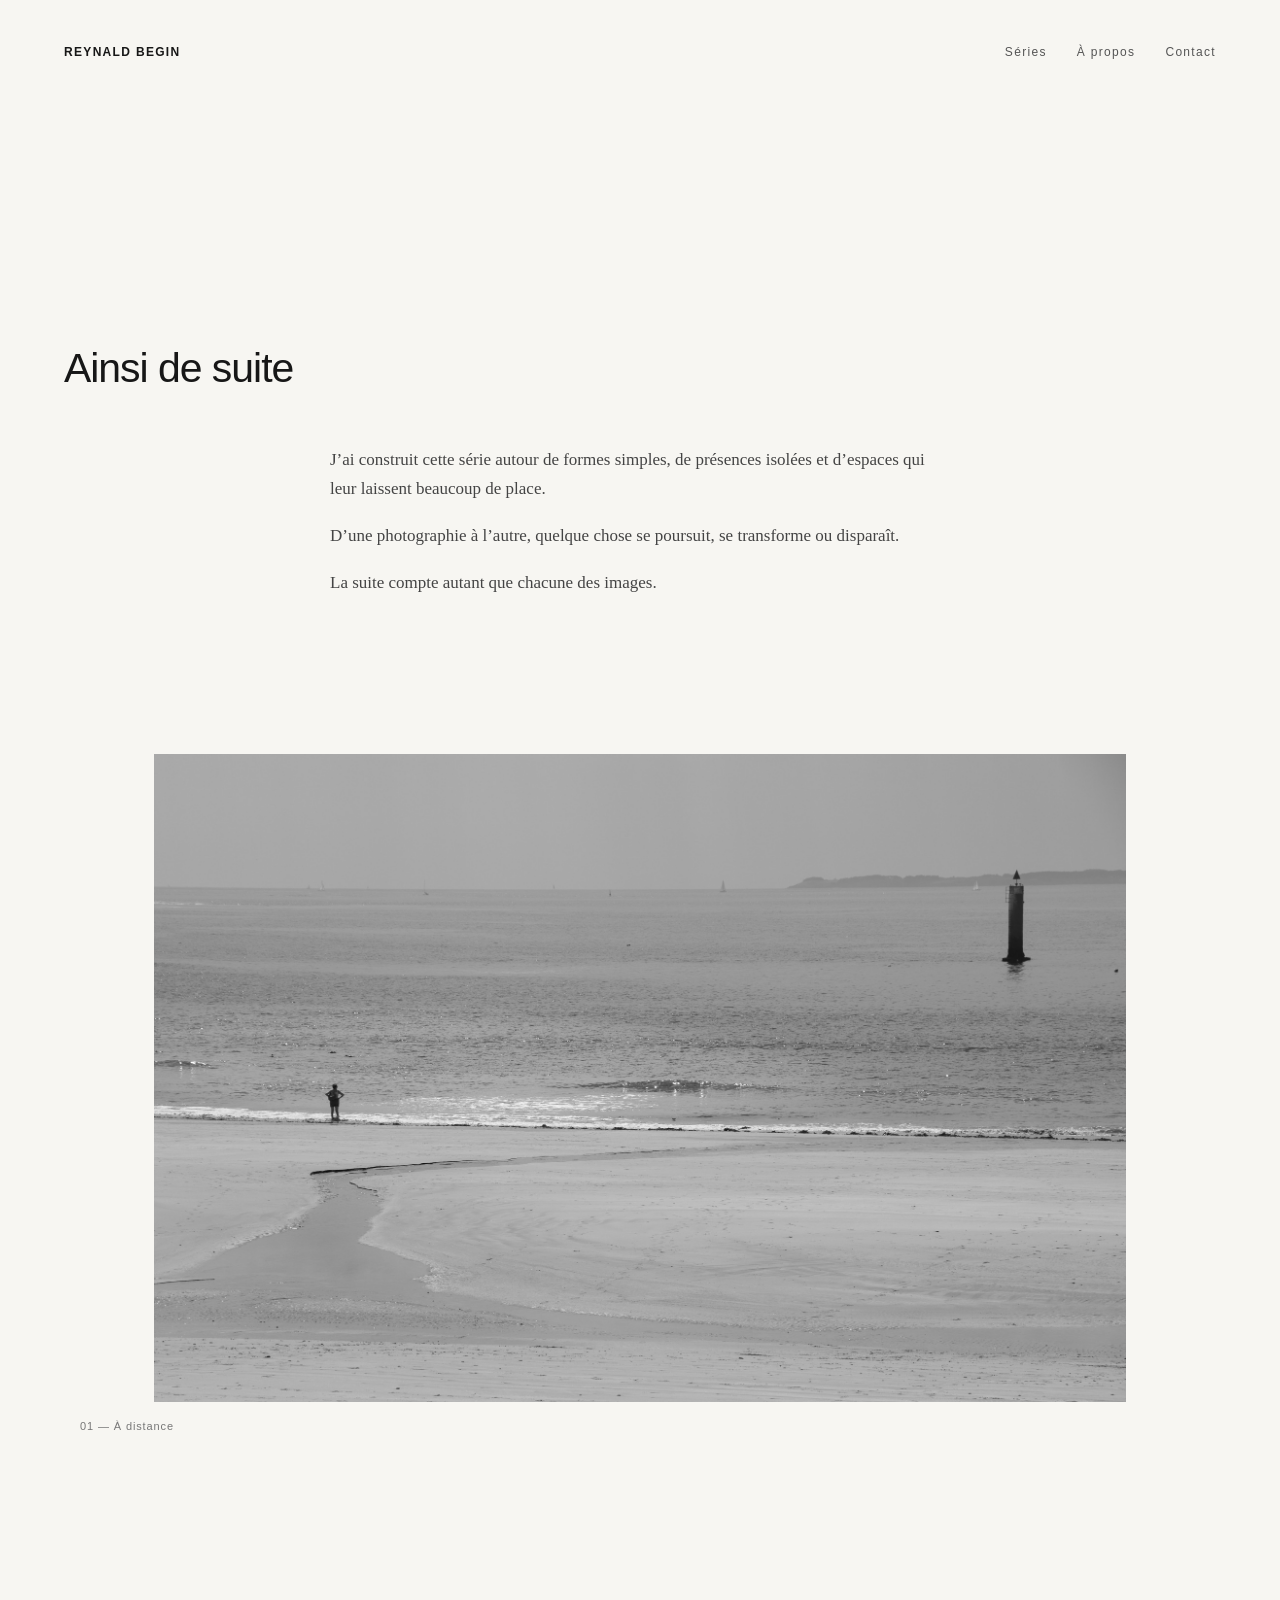
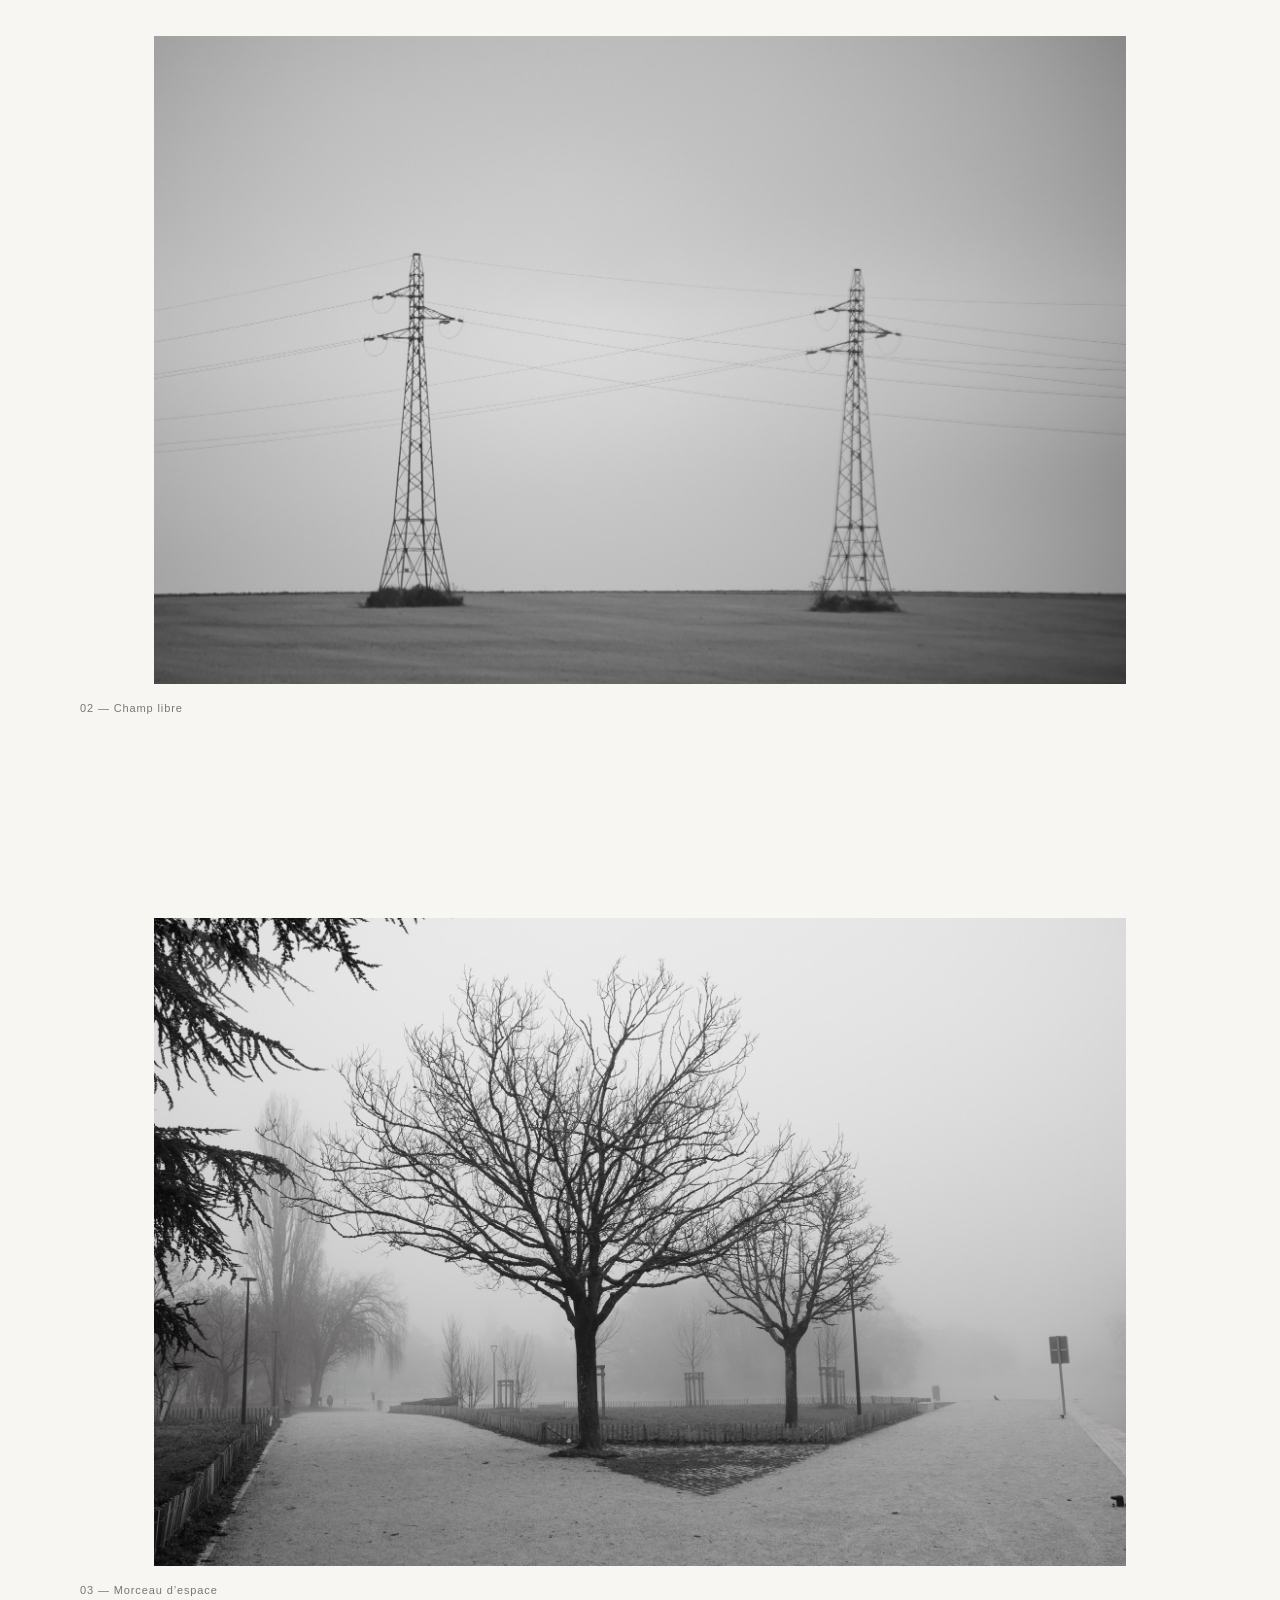
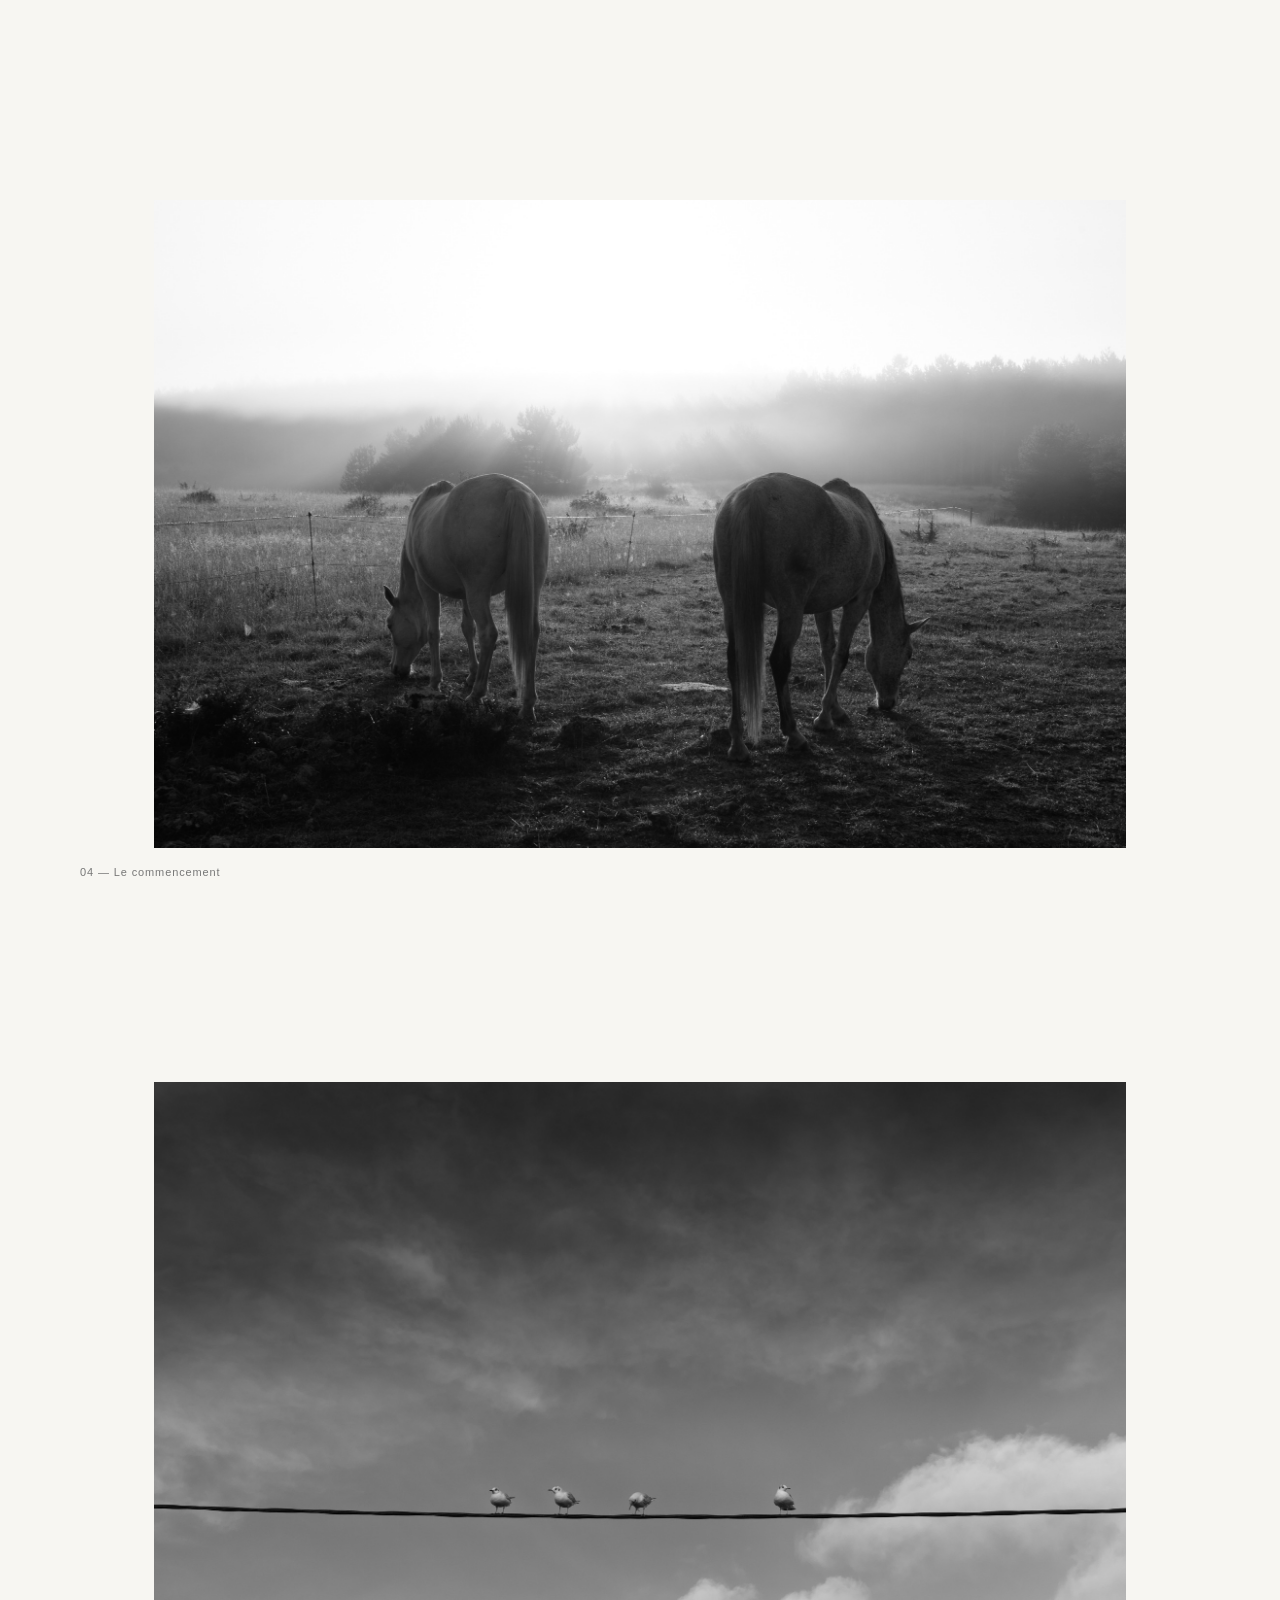
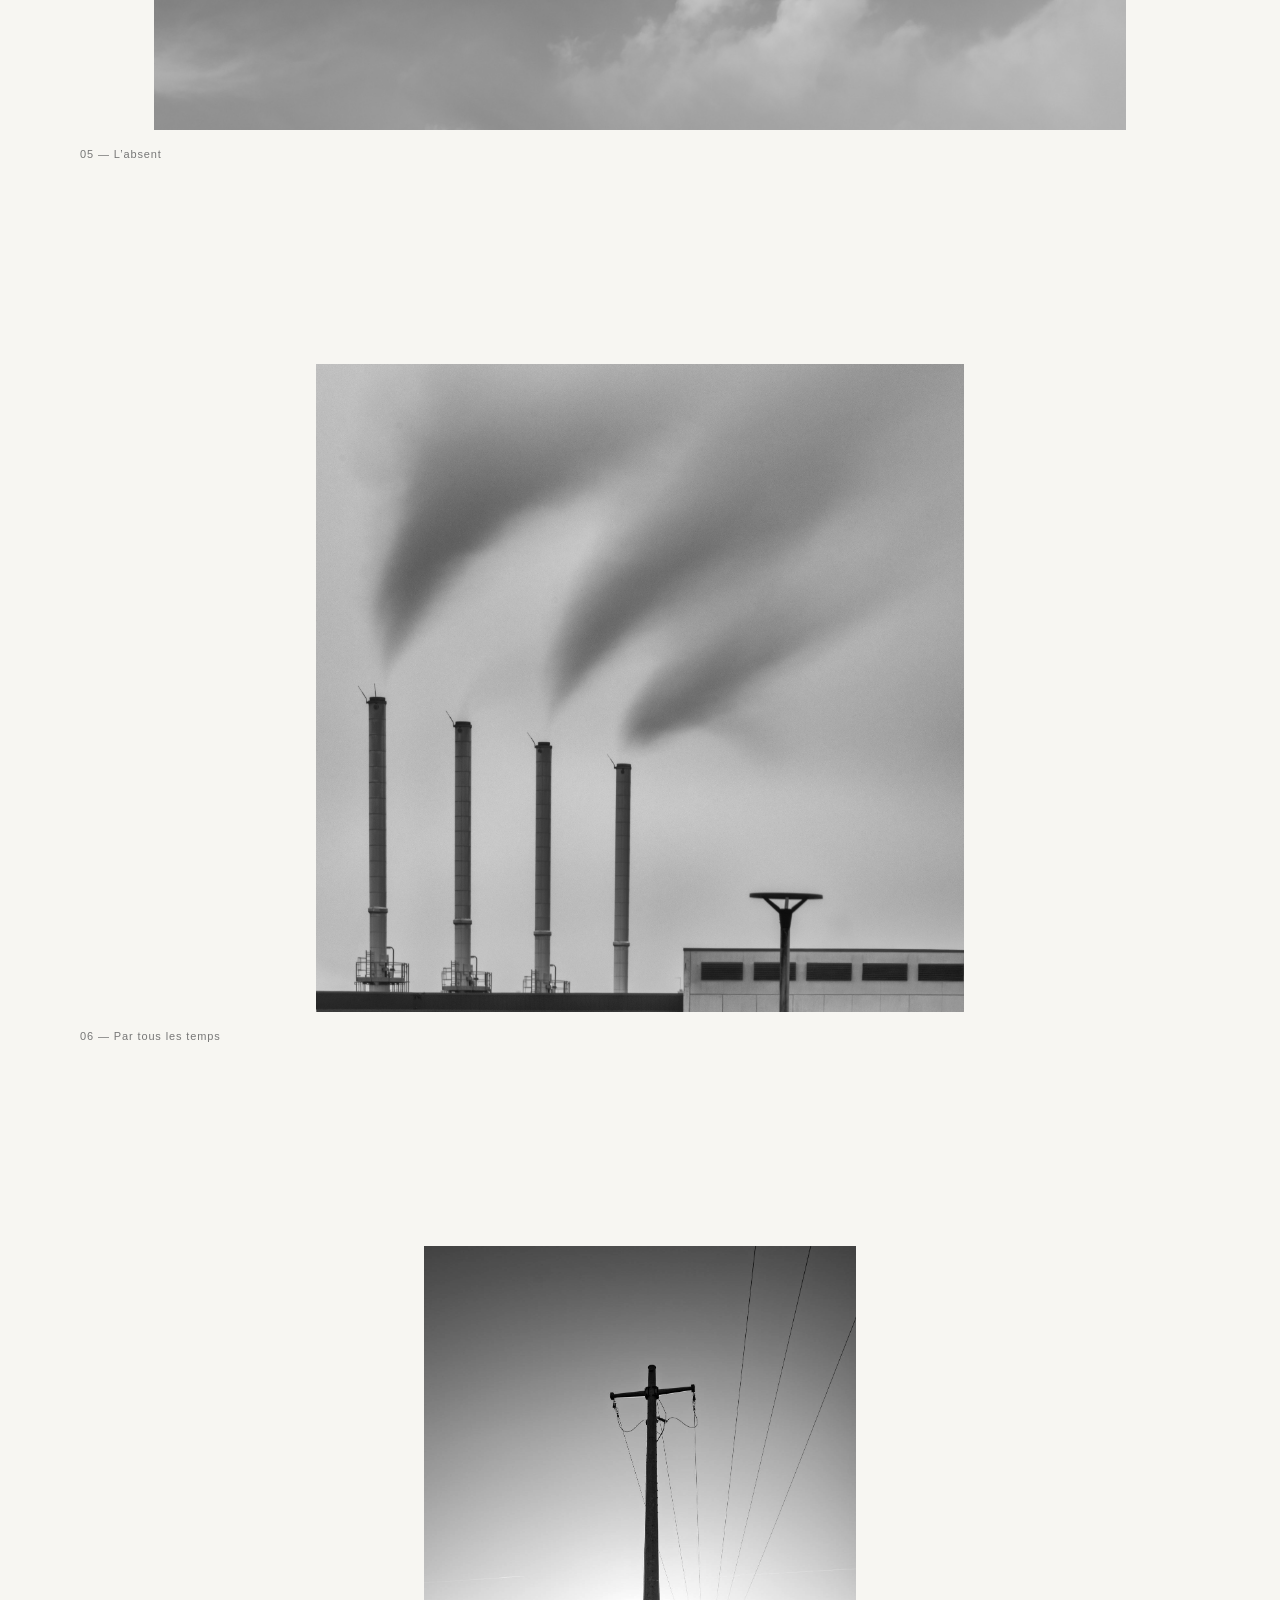
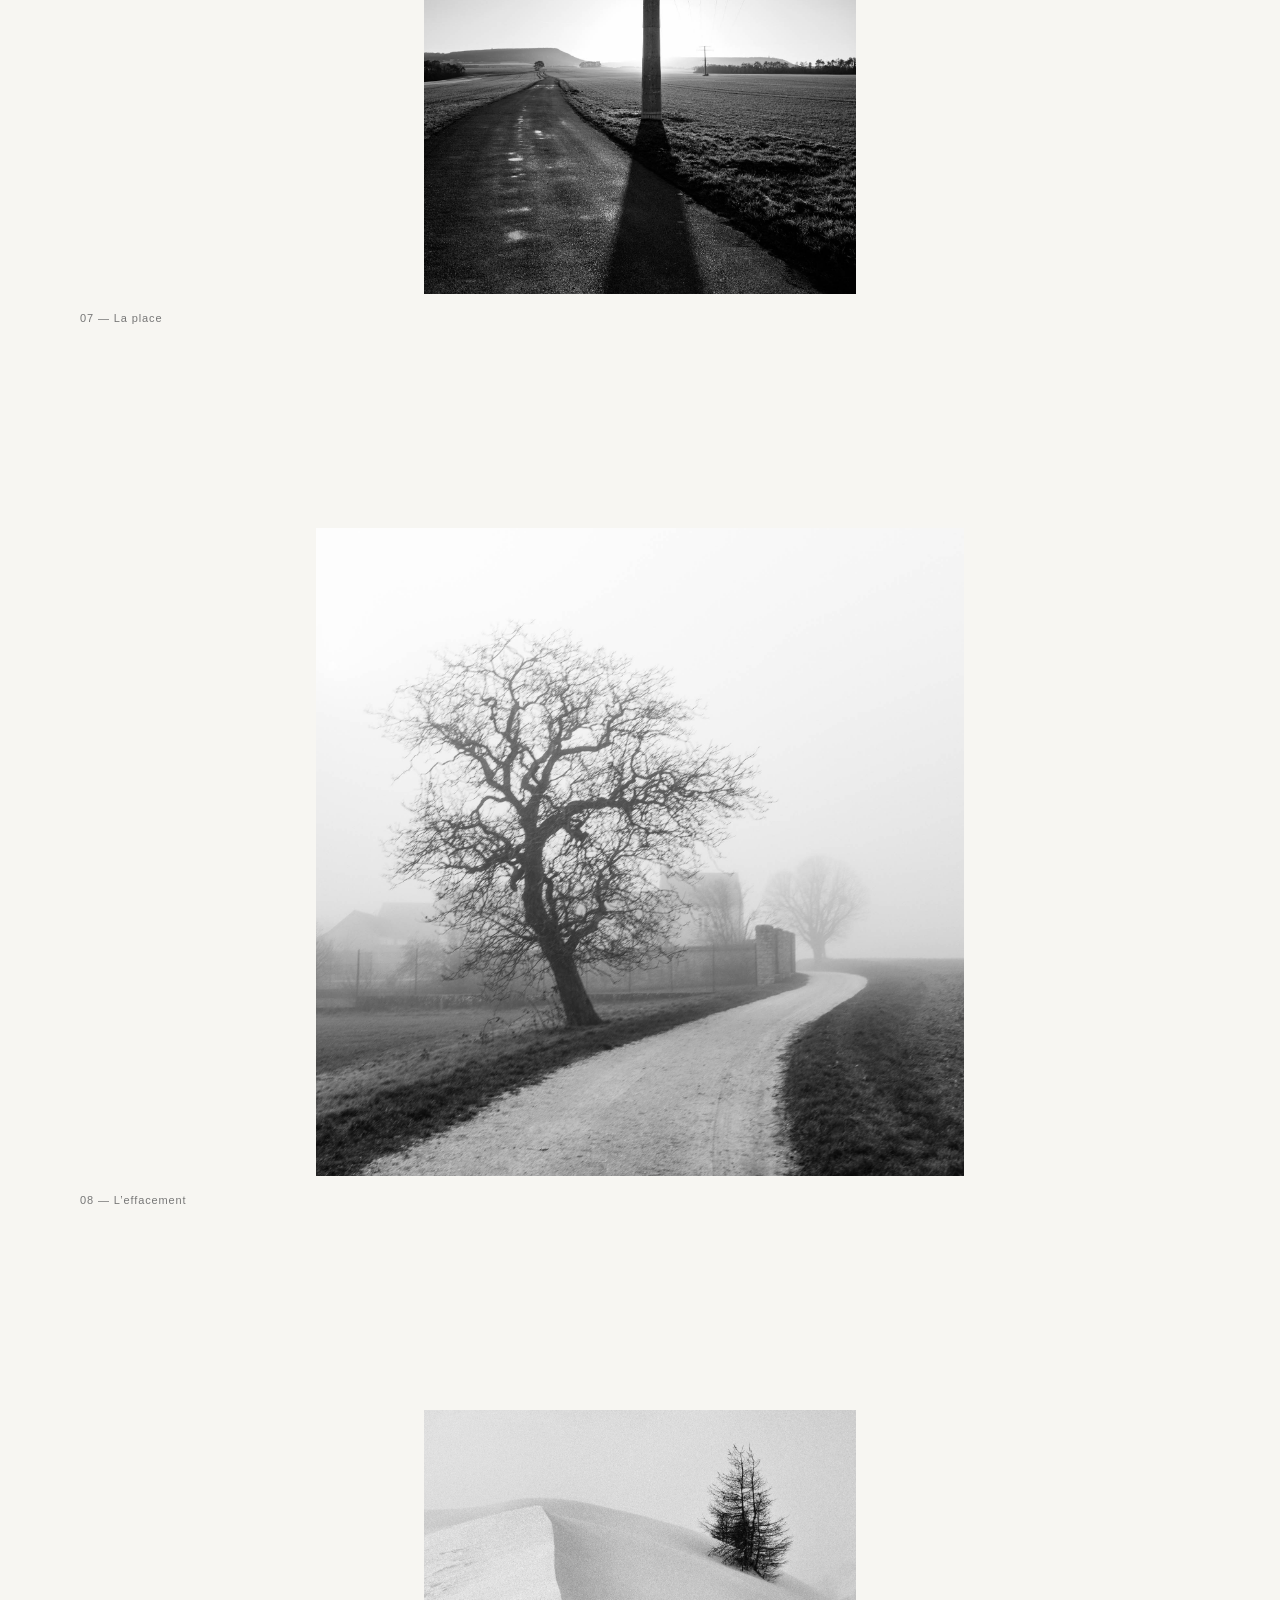
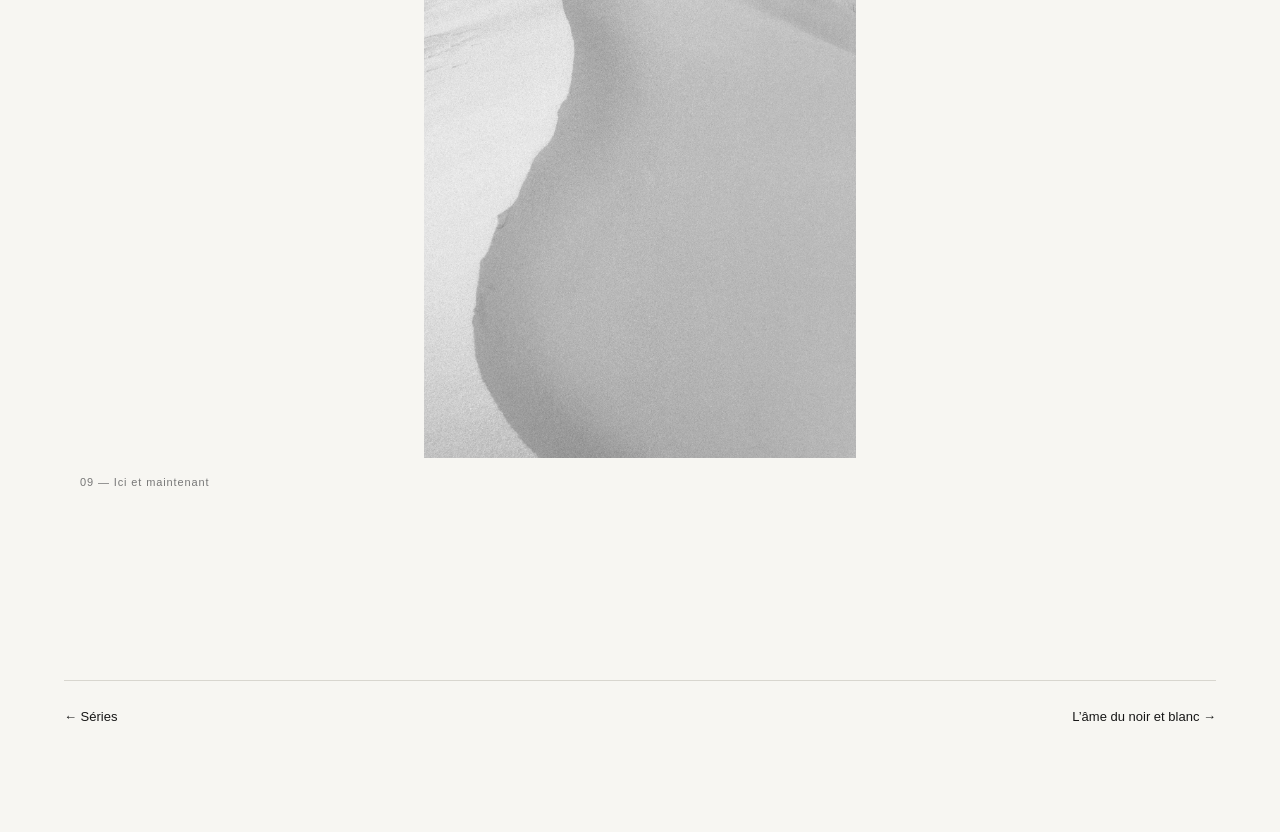
==== ainsi-de-suite.html @ 7e98995c "Mise en ligne initiale du site V11.10" ====
<!doctype html>
<html lang="fr">
<head>
<meta charset="utf-8">
<meta name="viewport" content="width=device-width,initial-scale=1">
<title>Ainsi de suite — Reynald Begin</title>
<link rel="stylesheet" href="assets/css/style.css">
</head>
<body class="serie-page">
<header class="site-header">
  <a class="name" href="index.html">REYNALD BEGIN</a>
  <nav><a href="index.html#intro">Séries</a><a href="index.html#apropos">À propos</a><a href="mailto:contact@reynald-begin.fr" data-contact-mail target="_blank" rel="noopener noreferrer">Contact</a></nav>
</header>
<main class="serie-main">
  <header class="serie-title"><h1>Ainsi de suite</h1></header>
  <section class="serie-intro">
    <p>J’ai construit cette série autour de formes simples, de présences isolées et d’espaces qui leur laissent beaucoup de place.</p>
    <p>D’une photographie à l’autre, quelque chose se poursuit, se transforme ou disparaît.</p>
    <p>La suite compte autant que chacune des images.</p>
  </section>
  <section class="serie-sequence" aria-label="Ainsi de suite, neuf photographies">
    <figure class="serie-photo">
      <img src="assets/series/ainsi/01.jpg" alt="À distance">
      <figcaption>01 — À distance</figcaption>
    </figure>
    <figure class="serie-photo">
      <img src="assets/series/ainsi/02.jpg" alt="Champ libre">
      <figcaption>02 — Champ libre</figcaption>
    </figure>
    <figure class="serie-photo">
      <img src="assets/series/ainsi/03.jpg" alt="Morceau d’espace">
      <figcaption>03 — Morceau d’espace</figcaption>
    </figure>
    <figure class="serie-photo">
      <img src="assets/series/ainsi/04.jpg" alt="Le commencement">
      <figcaption>04 — Le commencement</figcaption>
    </figure>
    <figure class="serie-photo">
      <img src="assets/series/ainsi/05.jpg" alt="L’absent">
      <figcaption>05 — L’absent</figcaption>
    </figure>
    <figure class="serie-photo">
      <img src="assets/series/ainsi/06.jpg" alt="Par tous les temps">
      <figcaption>06 — Par tous les temps</figcaption>
    </figure>
    <figure class="serie-photo">
      <img src="assets/series/ainsi/07.jpg" alt="La place">
      <figcaption>07 — La place</figcaption>
    </figure>
    <figure class="serie-photo">
      <img src="assets/series/ainsi/08.jpg" alt="L’effacement">
      <figcaption>08 — L’effacement</figcaption>
    </figure>
    <figure class="serie-photo">
      <img src="assets/series/ainsi/09.jpg" alt="Ici et maintenant">
      <figcaption>09 — Ici et maintenant</figcaption>
    </figure>
  </section>
  <nav class="serie-end" aria-label="Navigation entre les séries">
    <a href="index.html#series">← Séries</a>
    <a href="ame-du-noir-et-blanc.html">L’âme du noir et blanc →</a>
  </nav>
</main>
  <script src="assets/js/site.js" defer></script>
</body>
</html>
---- assets/css/style.css ----
:root{--ink:#171717;--muted:#777;--paper:#f7f6f2;--line:#d8d6cf;--placeholder:#e9e7e1}
*{box-sizing:border-box}html{scroll-behavior:smooth;overflow-x:hidden}body{margin:0;max-width:100%;overflow-x:hidden;background:var(--paper);color:var(--ink);font-family:Arial,Helvetica,sans-serif;font-weight:300}a{color:inherit;text-decoration:none}img{max-width:100%;height:auto}
.site-header{height:104px;display:flex;align-items:center;justify-content:space-between;padding:0 5vw;letter-spacing:.11em;font-size:12px}.name{font-weight:600}.site-header nav{display:flex;gap:30px}.site-header nav a{color:#555}.site-header nav a:hover{color:#000}
main{width:min(1240px,90vw);max-width:100%;margin:auto}.hero{min-height:calc(100svh - 104px);padding:3vh 0 2vh;display:grid;grid-template-rows:minmax(0,1fr) auto auto;align-items:center}.hero-photo{display:block;width:auto;max-width:100%;height:auto;max-height:calc(100svh - 245px);object-fit:contain;margin:0 auto}.signature{width:100%;text-align:right;margin:14px 0 0;font-family:Georgia,serif;font-style:italic;font-size:15px;color:#555}.scroll-cue{justify-self:center;align-self:end;margin-top:12px;font-family:Arial,Helvetica,sans-serif;font-size:19px;font-weight:300;line-height:1;color:#777;opacity:.72;transition:opacity .2s ease,transform .2s ease}.scroll-cue:hover{opacity:1;transform:translateY(2px)}
.photo-placeholder{background:var(--placeholder);border:1px solid var(--line);display:flex;flex-direction:column;align-items:center;justify-content:center;color:#8c8a84;letter-spacing:.12em;font-size:11px}.photo-placeholder small{margin-top:8px;letter-spacing:.04em;text-transform:none}
.intro{min-height:42vh;display:flex;align-items:center;justify-content:center;padding-top:2vh}.intro p{font-family:Georgia,serif;font-size:clamp(22px,2.3vw,34px);line-height:1.5;max-width:720px;text-align:center;font-weight:normal}
.series{padding:12vh 0}.series>h1{font-size:12px;text-transform:uppercase;letter-spacing:.18em;font-weight:500;margin:0 0 12vh}.series-card{display:grid;grid-template-columns:minmax(0,1.7fr) minmax(220px,.7fr);gap:7vw;align-items:center;margin-bottom:20vh;min-width:0}.series-card>*{min-width:0}.series-card.reverse{grid-template-columns:minmax(220px,.7fr) minmax(0,1.7fr)}.series-card.reverse .photo-placeholder{order:2}.landscape{aspect-ratio:3/2}.portrait{aspect-ratio:4/5;max-height:650px}.square{aspect-ratio:1/1;max-height:650px}.series-copy h2{font-family:Georgia,serif;font-size:clamp(25px,3vw,42px);font-weight:normal;margin:0 0 13px}.series-copy p{font-size:11px;letter-spacing:.1em;text-transform:uppercase;color:var(--muted)}
.about{min-height:65vh;display:flex;align-items:center}.about p{font-family:Georgia,serif;font-size:20px;line-height:1.8;max-width:580px}
footer{border-top:1px solid var(--line);margin:0 5vw;padding:32px 0 45px;display:flex;justify-content:space-between;font-size:11px;letter-spacing:.08em;color:#666}
@media(max-height:760px) and (min-width:701px){.hero{min-height:calc(100svh - 104px);padding-top:2vh;padding-bottom:1.5vh}.hero-photo{max-height:calc(100svh - 220px)}.signature{margin-top:10px}.scroll-cue{margin-top:8px}.intro{min-height:36vh}}
@media(max-width:700px){.site-header{height:auto;min-height:80px;padding:18px 6vw;gap:14px;align-items:flex-start}.site-header nav{gap:15px;flex-wrap:wrap;justify-content:flex-end}.site-header nav a:nth-child(2){display:none}main{width:88vw}.hero{min-height:calc(100svh - 80px);padding-top:2vh;padding-bottom:2vh;grid-template-rows:auto auto 1fr}.hero-photo{width:100%;height:auto;max-height:none}.signature{margin-top:12px}.scroll-cue{align-self:end;margin-top:18px}.intro{min-height:35vh}.series-card,.series-card.reverse{grid-template-columns:1fr;gap:26px;margin-bottom:14vh}.series-card.reverse .photo-placeholder{order:0}.portrait,.square{width:80%;margin:auto}.about{min-height:50vh}.about p{font-size:18px}}

.series-image{display:block;min-width:0;line-height:0;transition:opacity .2s ease}
.series-image:hover{opacity:.88}
.series-image img{display:block;width:100%;height:auto;max-height:680px;object-fit:contain}
.series-card.reverse .series-image{order:2}
.series-image.pending{position:relative;background:var(--placeholder);min-height:300px;display:flex;align-items:center;justify-content:center;border:1px solid var(--line)}
.series-image.pending img{position:absolute;inset:0;width:100%;height:100%;object-fit:cover}
.series-image.pending span{position:relative;z-index:1;line-height:1.6;text-align:center;color:#8c8a84;font-size:11px;letter-spacing:.12em;text-transform:uppercase}
.series-image.pending small{font-size:9px;letter-spacing:.08em;text-transform:none}
@media(max-width:700px){.series-card.reverse .series-image{order:0}.series-image img{max-height:none}.series-image.pending{min-height:220px}}

/* Page série : Ainsi de suite */
.serie-main{width:min(1240px,90vw);margin:0 auto}
.serie-title{min-height:38vh;display:flex;align-items:flex-end;padding:70px 0 54px}
.serie-title h1{margin:0;font-size:clamp(28px,3.2vw,46px);font-weight:400;letter-spacing:-.025em}
.serie-sequence{display:flex;flex-direction:column;gap:20vh}
.serie-photo{margin:0;min-height:78vh;display:flex;flex-direction:column;justify-content:center;align-items:center}
.serie-photo img{display:block;max-width:min(1120px,100%);max-height:72vh;width:auto;height:auto;object-fit:contain}
.serie-photo figcaption{width:min(1120px,100%);margin-top:18px;font-size:11px;letter-spacing:.08em;color:var(--muted)}
.serie-end{margin:20vh 0 12vh;padding-top:28px;border-top:1px solid var(--line);display:flex;justify-content:space-between;gap:32px}
.serie-end a{text-decoration:none;color:var(--ink);font-size:13px}
.serie-end a:hover{opacity:.6}
@media(max-width:700px){
 .serie-title{min-height:28vh;padding:50px 0 36px}
 .serie-sequence{gap:14vh}
 .serie-photo{min-height:68vh}
 .serie-photo img{max-height:62vh}
 .serie-photo figcaption{margin-top:12px;font-size:10px}
 .serie-end{margin-top:14vh;flex-direction:column;align-items:flex-start;gap:18px}
}

.sequence-title{
  margin:12vh 0 -8vh;
  font-size:12px;
  font-weight:400;
  letter-spacing:.13em;
  text-transform:uppercase;
  color:var(--muted);
}
@media(max-width:700px){
  .sequence-title{margin:8vh 0 -5vh;font-size:10px}
}


/* V9.1 — harmonisation des trois portes d'entrée des séries */
.series-card{
  grid-template-columns:minmax(0,1.55fr) minmax(220px,.72fr);
}
.series-card.reverse{
  grid-template-columns:minmax(220px,.72fr) minmax(0,1.55fr);
}
.series-image{
  width:100%;
  height:clamp(330px,42vw,540px);
  display:flex;
  align-items:center;
  justify-content:center;
}
.series-image img{
  width:100%;
  height:100%;
  max-height:none;
  object-fit:contain;
}
@media(max-width:700px){
  .series-image{height:auto;min-height:0}
  .series-image img{width:100%;height:auto;max-height:68vh}
}

/* V9.2 — images d'entrée des séries : proportions naturelles, aucun recadrage */
.series-card{grid-template-columns:minmax(0,1.45fr) minmax(250px,.75fr);align-items:center}
.series-card.reverse{grid-template-columns:minmax(250px,.75fr) minmax(0,1.45fr)}
.series-image{width:100%;height:auto;display:block}
.series-image img{display:block;width:100%;height:auto;max-height:none;object-fit:contain}
.hero-scroll{font-size:25px!important;opacity:.72!important;line-height:1}
.hero-scroll:hover{opacity:1!important}
@media(max-width:700px){
 .series-card,.series-card.reverse{grid-template-columns:1fr}
 .series-card.reverse .series-image{order:0}
 .series-image{height:auto}
 .series-image img{width:100%;height:auto;max-height:none}
}

/* V10 — pages éditoriales de L'âme du noir et blanc */
.book-pages{display:flex;flex-direction:column;align-items:center;gap:16vh;margin:4vh 0 18vh}
.book-pages figure{margin:0;width:min(680px,78vw);display:flex;justify-content:center}
.book-pages img{display:block;max-width:100%;max-height:82vh;width:auto;height:auto;object-fit:contain}
.opening-pages{margin-top:0}
.closing-pages{margin-top:20vh;margin-bottom:12vh}
.book-text{
  width:min(560px,86vw)!important;
  margin-top:24px!important;
  font-family:Georgia,"Times New Roman",serif;
  font-size:15px!important;
  line-height:1.62;
  letter-spacing:0!important;
  color:#444!important;
  text-align:left;
  align-self:center;
}
.pdf-scroll{width:min(980px,92vw);margin:0 auto;padding:11vh 0 8vh}
.pdf-page{margin:0 0 11vh;display:flex;justify-content:center}
.pdf-page img{display:block;max-width:100%;max-height:88vh;width:auto;height:auto;object-fit:contain}
.hidden-work-end{margin-top:8vh}
@media(max-width:700px){
 .book-pages{gap:10vh}
 .book-pages figure{width:88vw}
 .book-text{font-size:14px!important;line-height:1.55}
 .pdf-page{margin-bottom:7vh}
}


/* V11 — repère de navigation persistant */
.site-header{
  position:sticky;
  top:0;
  z-index:50;
  background:rgba(247,246,242,.94);
  backdrop-filter:blur(5px);
  -webkit-backdrop-filter:blur(5px);
}
.site-header .name,.site-header .brand{white-space:nowrap}

/* À propos */
.about{min-height:78vh;padding:12vh 0;align-items:center}
.about-inner{width:min(680px,100%)}
.about h2{
  margin:0 0 42px;
  font-size:12px;
  text-transform:uppercase;
  letter-spacing:.18em;
  font-family:Arial,Helvetica,sans-serif;
  font-weight:500;
}
.about p{
  max-width:680px;
  margin:0 0 24px;
  font-family:Georgia,serif;
  font-size:19px;
  line-height:1.75;
}
.about .about-conclusion{margin-top:46px}

/* Entre — couverture seule puis livre en doubles pages */
.entre-main{width:min(1320px,94vw);margin:0 auto}
.entre-main .serie-title{width:min(1240px,90vw);margin:0 auto}
.entre-cover{margin:2vh auto 18vh;width:min(620px,72vw);display:flex;justify-content:center}
.entre-cover img{display:block;width:100%;height:auto}
.entre-spreads{display:flex;flex-direction:column;gap:14vh}
.entre-spread{margin:0 auto;width:min(1220px,94vw);display:flex;justify-content:center}
.entre-spread img{display:block;width:100%;height:auto;object-fit:contain}
.entre-main .serie-end{width:min(1240px,90vw);margin-left:auto;margin-right:auto}
@media(max-width:700px){
  .about{padding:8vh 0}
  .about h2{margin-bottom:30px}
  .about p{font-size:17px;line-height:1.65}
  .about .about-conclusion{margin-top:34px}
  .entre-cover{width:82vw;margin-bottom:12vh}
  .entre-spreads{gap:9vh}
  .entre-spread{width:94vw}
}


/* V11.1 — textes d’introduction validés */
.serie-intro{
  width:min(620px,86vw);
  margin:0 auto 16vh;
  font-family:Georgia,"Times New Roman",serif;
  font-size:17px;
  line-height:1.7;
  color:#444;
}
.serie-intro p{margin:0 0 18px}
.serie-intro p:last-child{margin-bottom:0}
.entre-main .serie-intro{width:min(620px,86vw)}
@media(max-width:700px){
  .serie-intro{
    margin-bottom:11vh;
    font-size:16px;
    line-height:1.65;
  }
}


/* V11.2 — navigation réellement flottante */
.site-header{
  position:fixed!important;
  top:0;
  left:0;
  right:0;
  width:100%;
  z-index:1000;
  background:rgba(247,246,242,.94);
  backdrop-filter:blur(5px);
  -webkit-backdrop-filter:blur(5px);
}
body{padding-top:104px}
.site-header .name{
  position:relative;
  z-index:1001;
}
@media(max-width:700px){
  body{padding-top:80px}
}


/* V11.5 — identité de navigation strictement identique sur toutes les pages */
.site-header .name{
  font-family:Arial,Helvetica,sans-serif!important;
  font-size:12px!important;
  line-height:1!important;
  font-weight:600!important;
  letter-spacing:.11em!important;
  text-transform:none!important;
  white-space:nowrap;
}


/* V11.6 — flèche d'accueil plus lisible */
.scroll-cue{
  color:#3f3f3f!important;
  opacity:.95!important;
  font-weight:400!important;
}
.scroll-cue:hover{
  opacity:1!important;
}
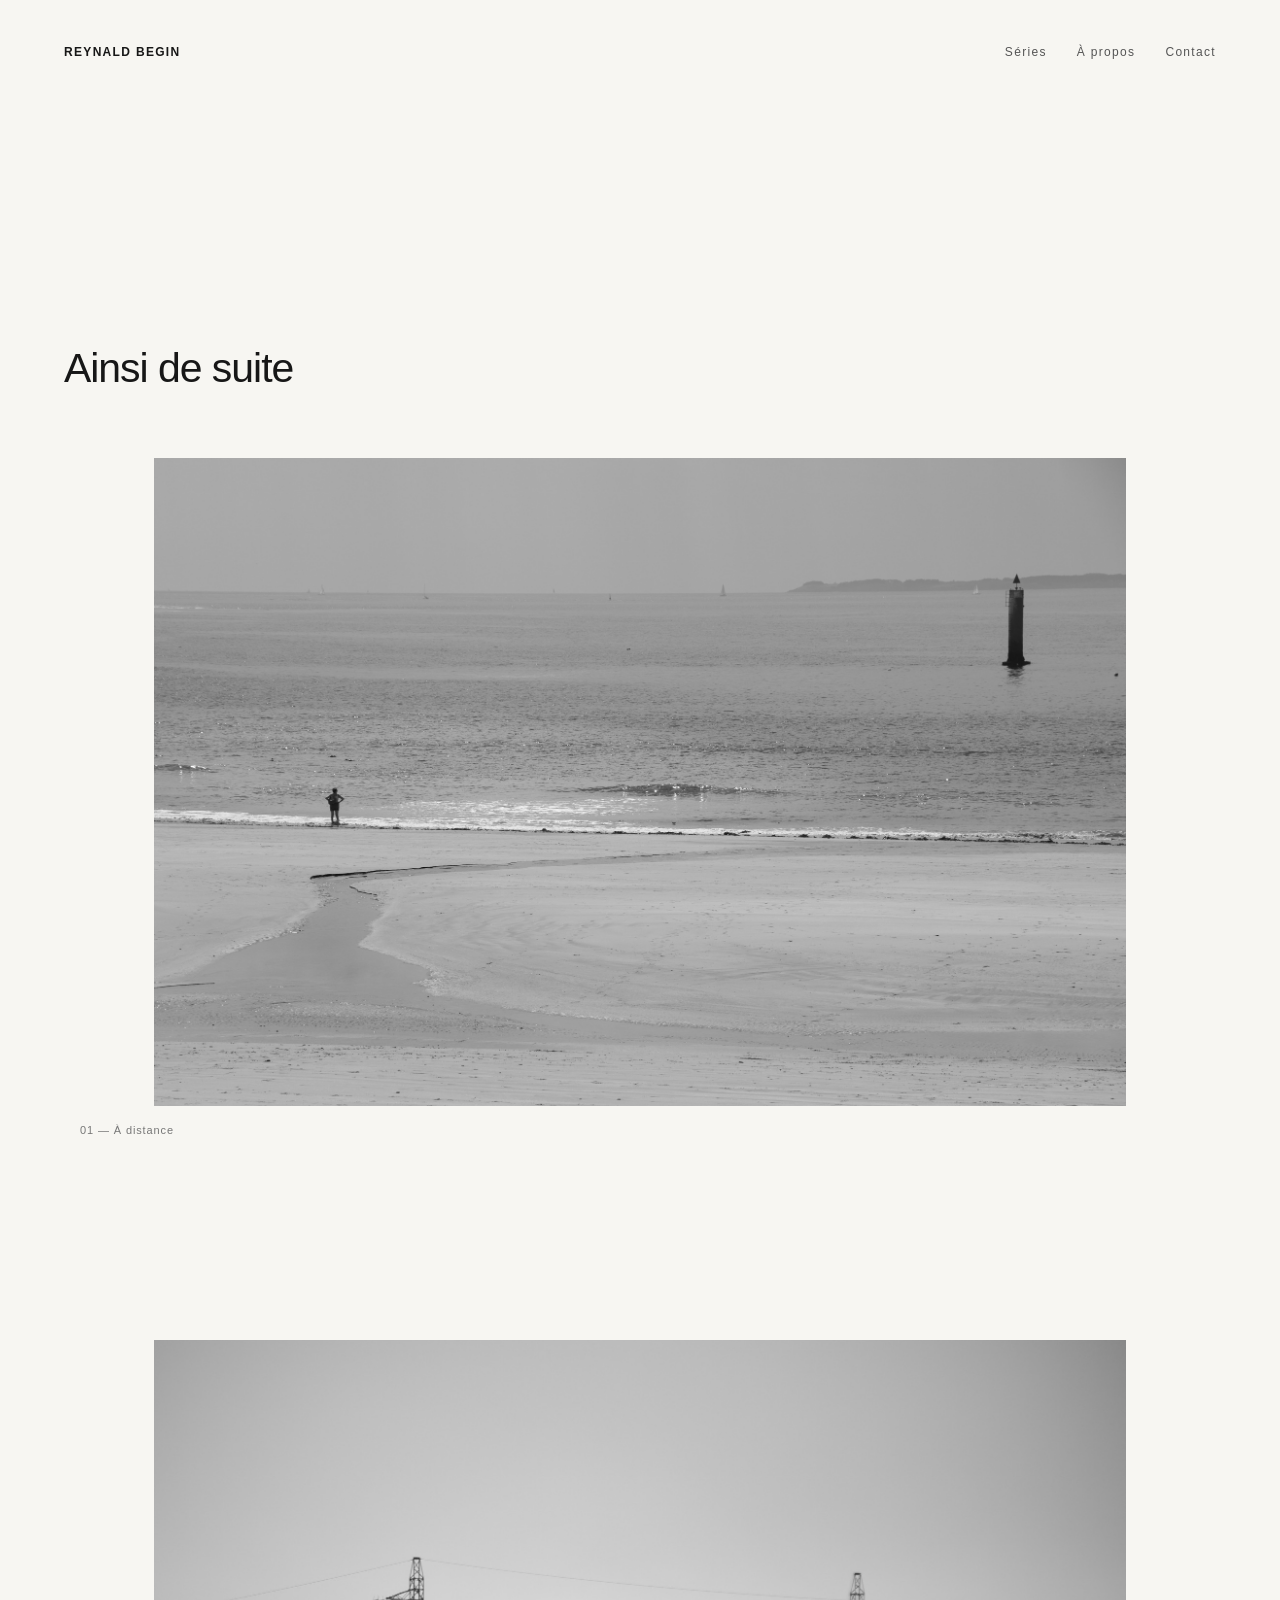
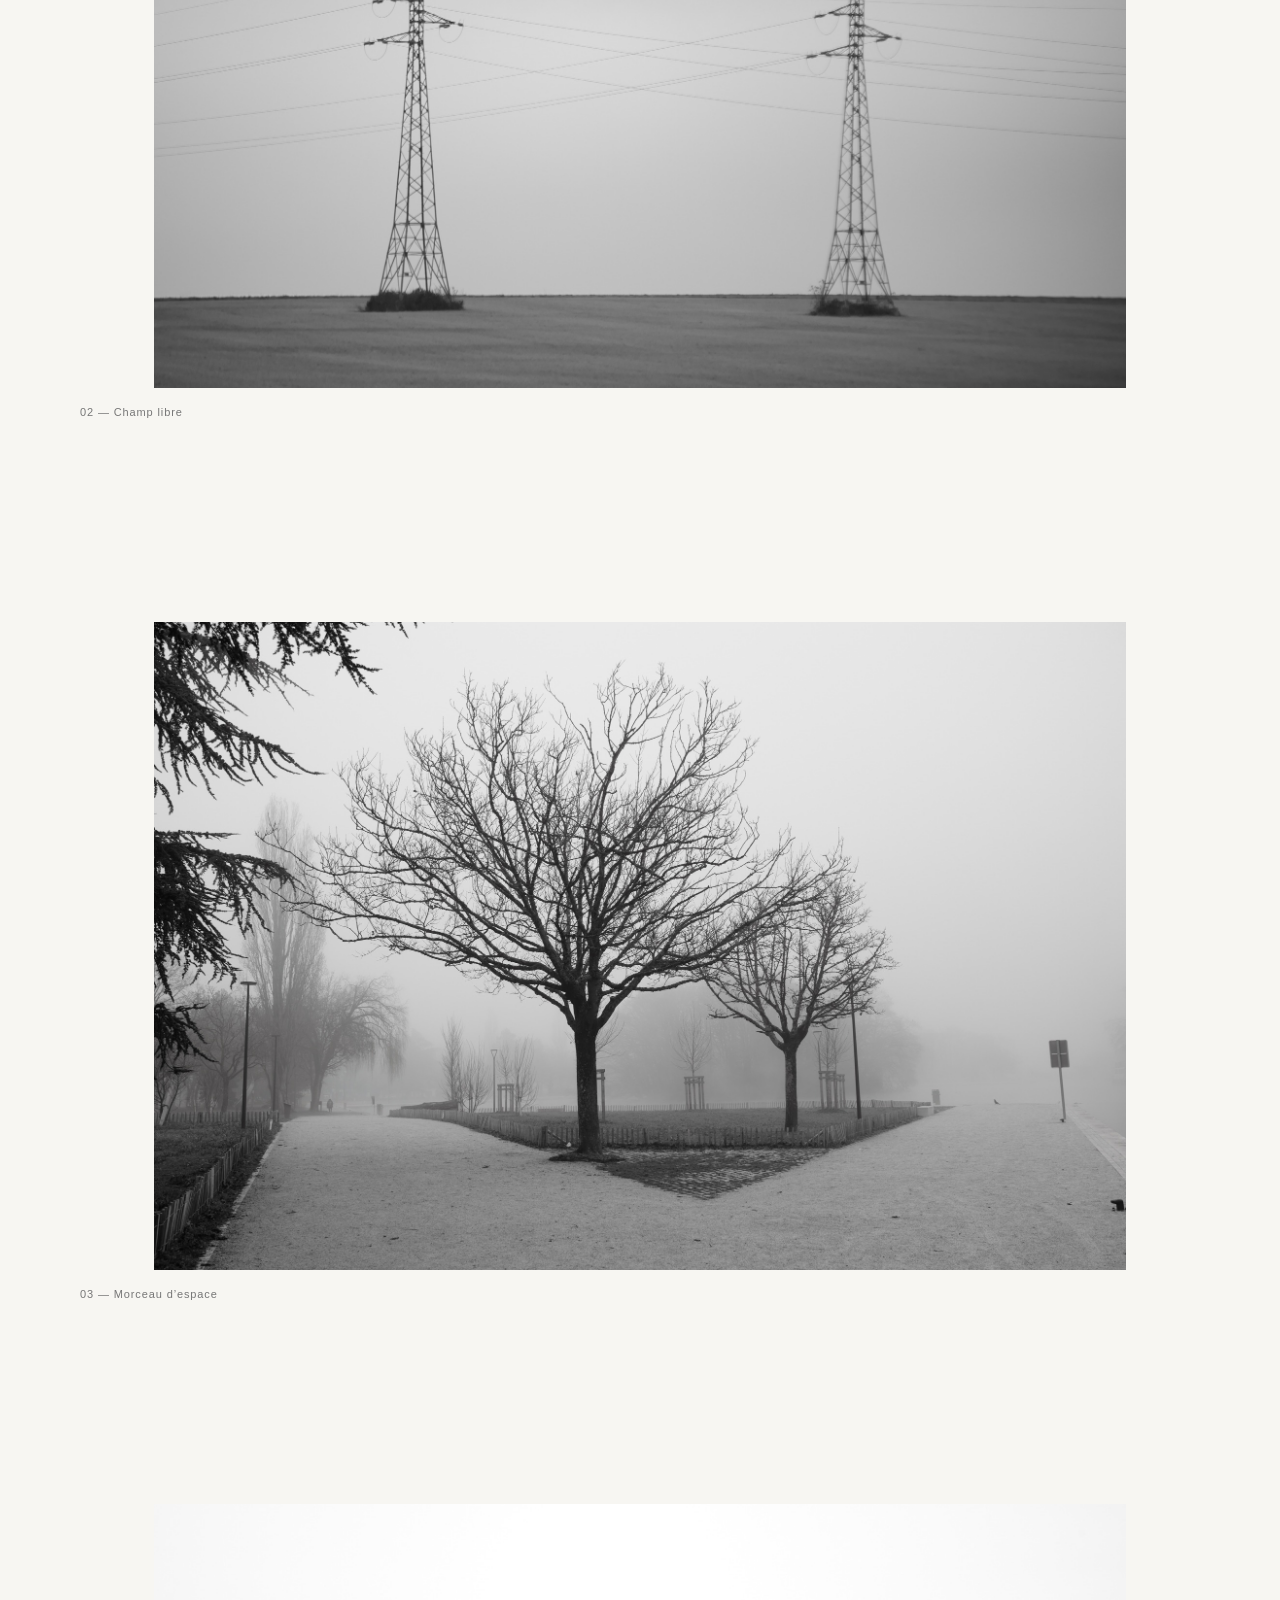
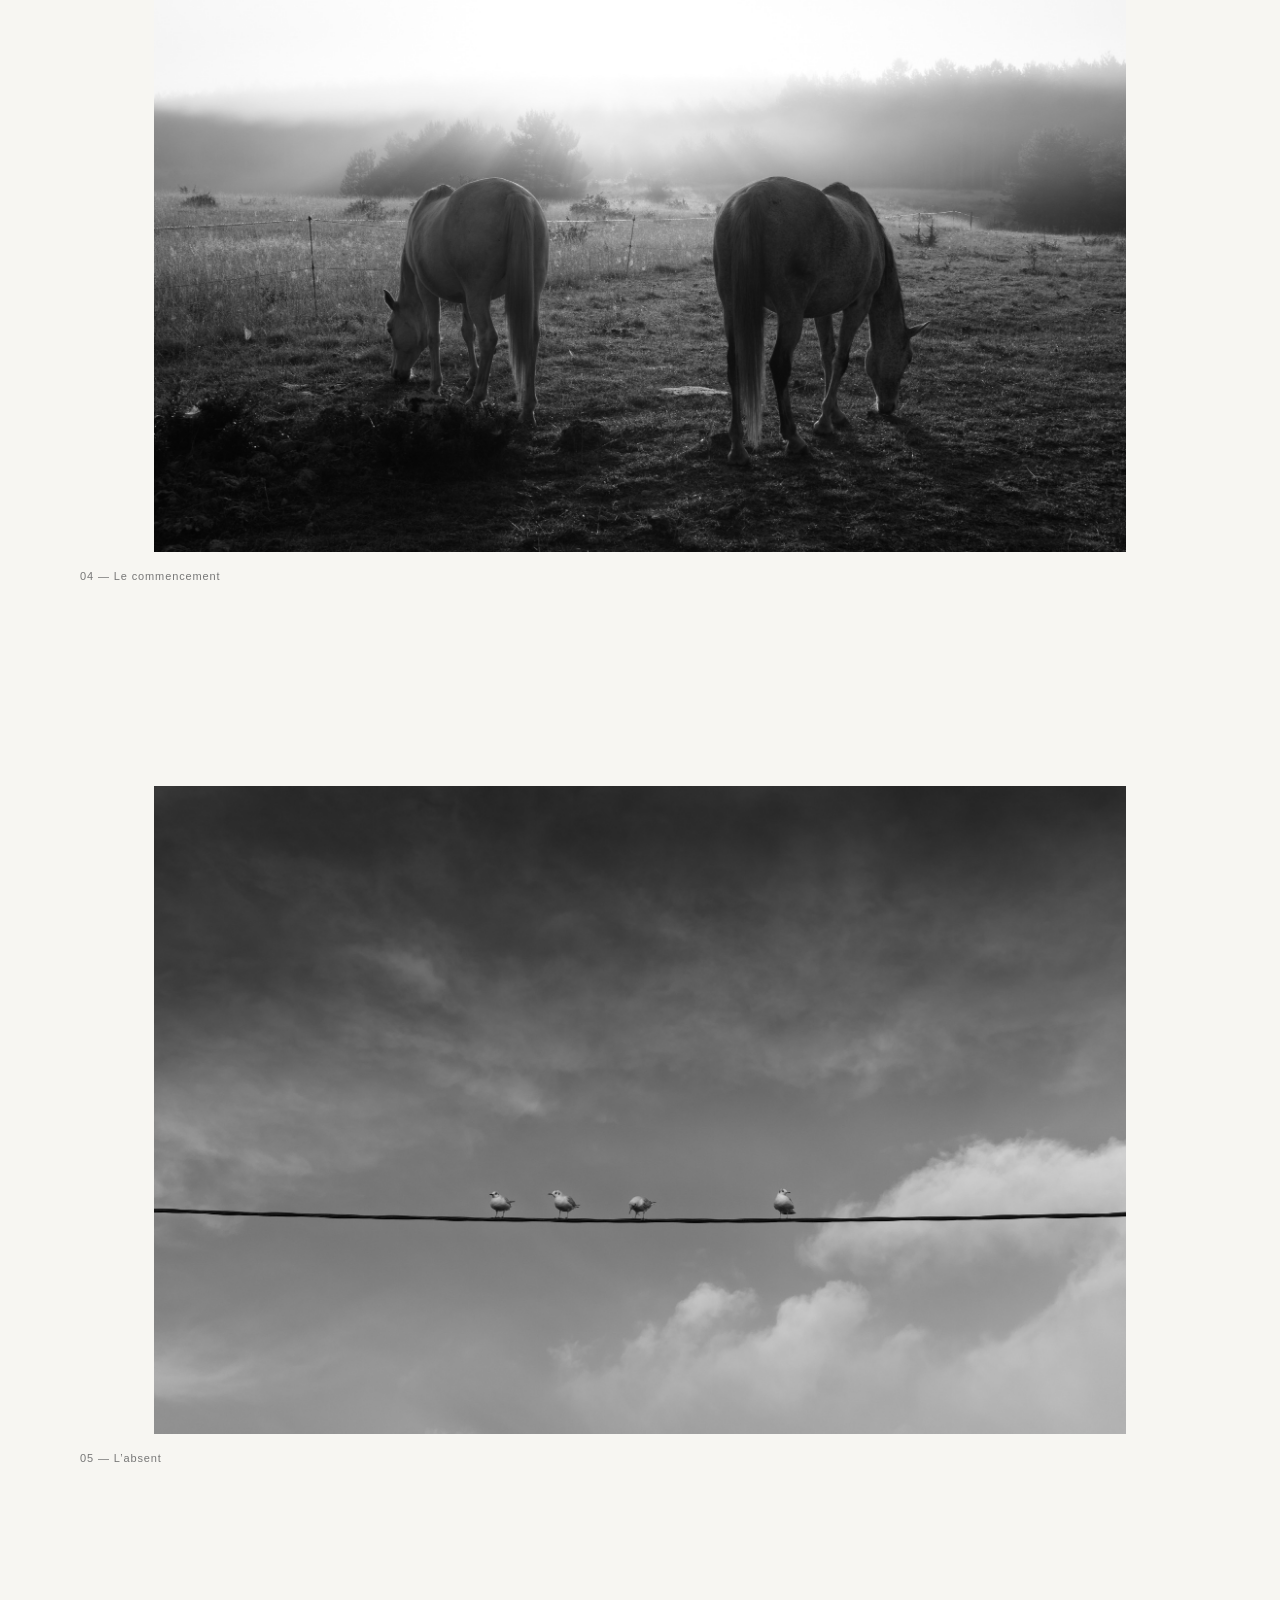
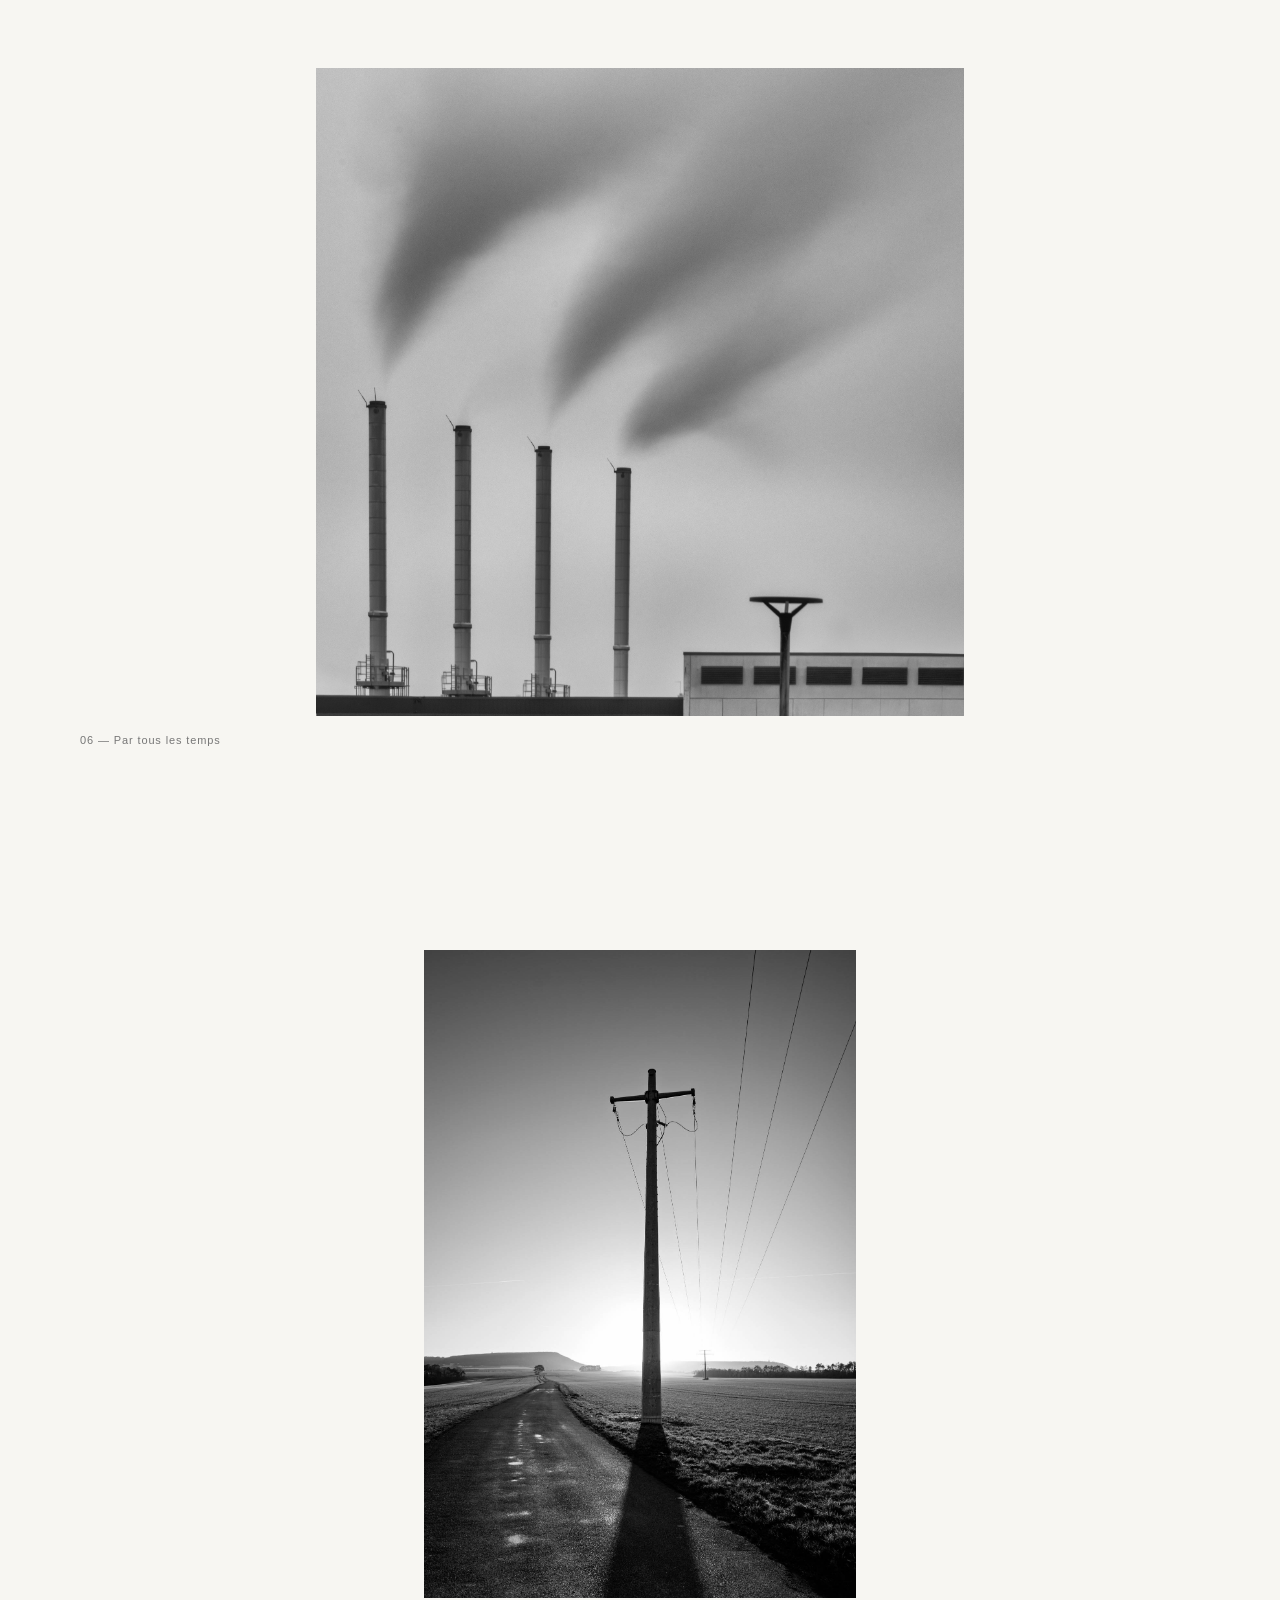
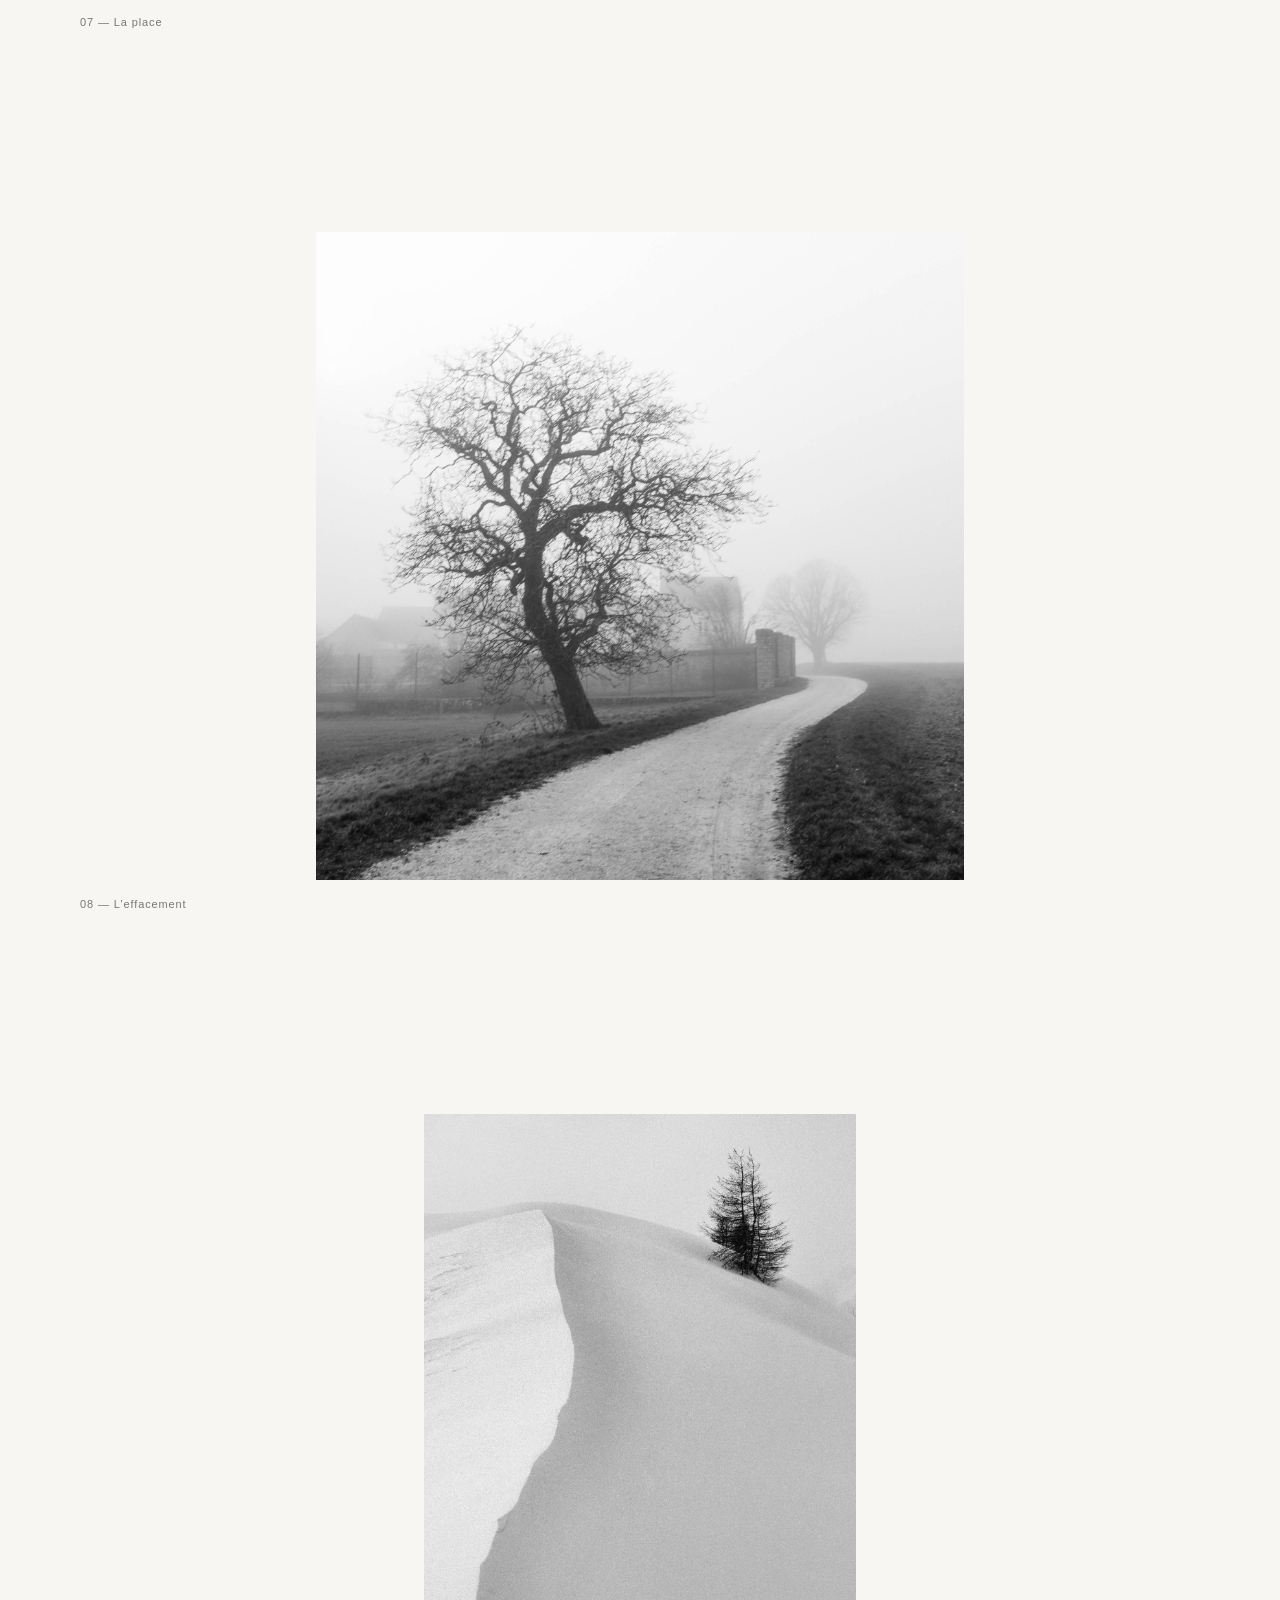
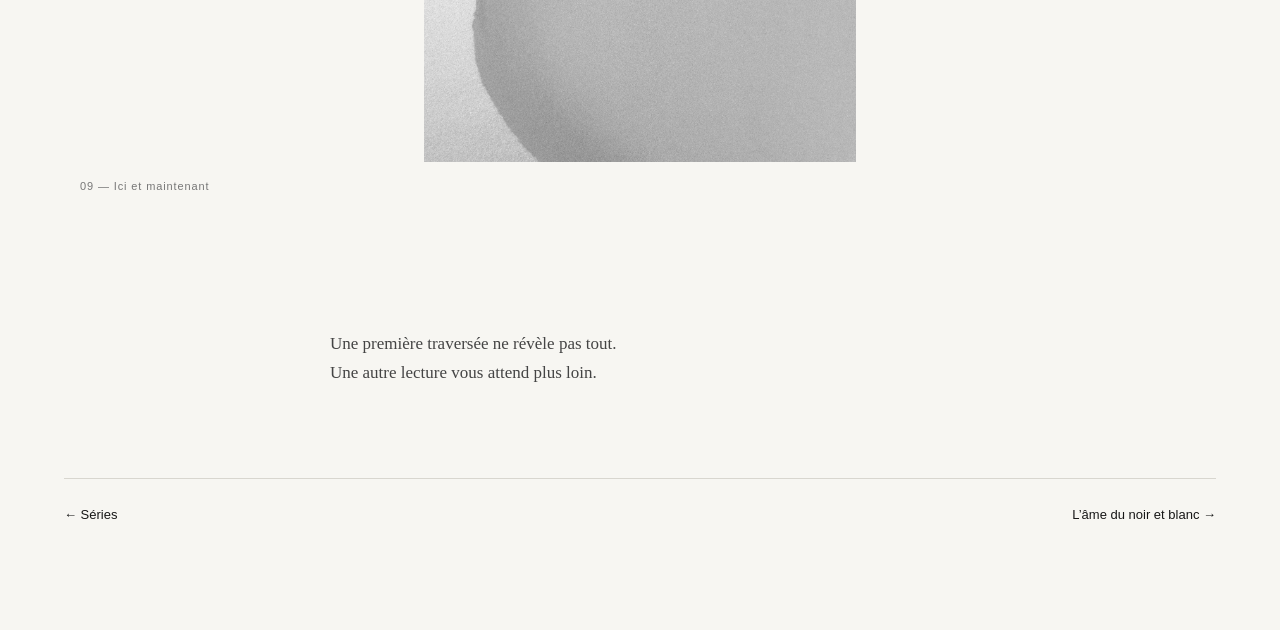
==== commit e6d6b3c6: "Add files via upload" ====
--- a/ainsi-de-suite.html
+++ b/ainsi-de-suite.html
@@ -5,6 +5,8 @@
 <meta name="viewport" content="width=device-width,initial-scale=1">
 <title>Ainsi de suite — Reynald Begin</title>
 <link rel="stylesheet" href="assets/css/style.css">
+<script data-goatcounter="https://reynaldbegin.goatcounter.com/count"
+        async src="//gc.zgo.at/count.js"></script>
 </head>
 <body class="serie-page">
 <header class="site-header">
@@ -13,11 +15,6 @@
 </header>
 <main class="serie-main">
   <header class="serie-title"><h1>Ainsi de suite</h1></header>
-  <section class="serie-intro">
-    <p>J’ai construit cette série autour de formes simples, de présences isolées et d’espaces qui leur laissent beaucoup de place.</p>
-    <p>D’une photographie à l’autre, quelque chose se poursuit, se transforme ou disparaît.</p>
-    <p>La suite compte autant que chacune des images.</p>
-  </section>
   <section class="serie-sequence" aria-label="Ainsi de suite, neuf photographies">
     <figure class="serie-photo">
       <img src="assets/series/ainsi/01.jpg" alt="À distance">
@@ -56,11 +53,12 @@
       <figcaption>09 — Ici et maintenant</figcaption>
     </figure>
   </section>
-  <nav class="serie-end" aria-label="Navigation entre les séries">
+  <p class="serie-intro" style="margin:14vh auto 0">Une première traversée ne révèle pas tout.<br>Une autre lecture vous attend plus loin.</p>
+  <nav class="serie-end" aria-label="Navigation entre les séries" style="margin-top:10vh">
     <a href="index.html#series">← Séries</a>
     <a href="ame-du-noir-et-blanc.html">L’âme du noir et blanc →</a>
   </nav>
 </main>
   <script src="assets/js/site.js" defer></script>
 </body>
-</html>+</html>
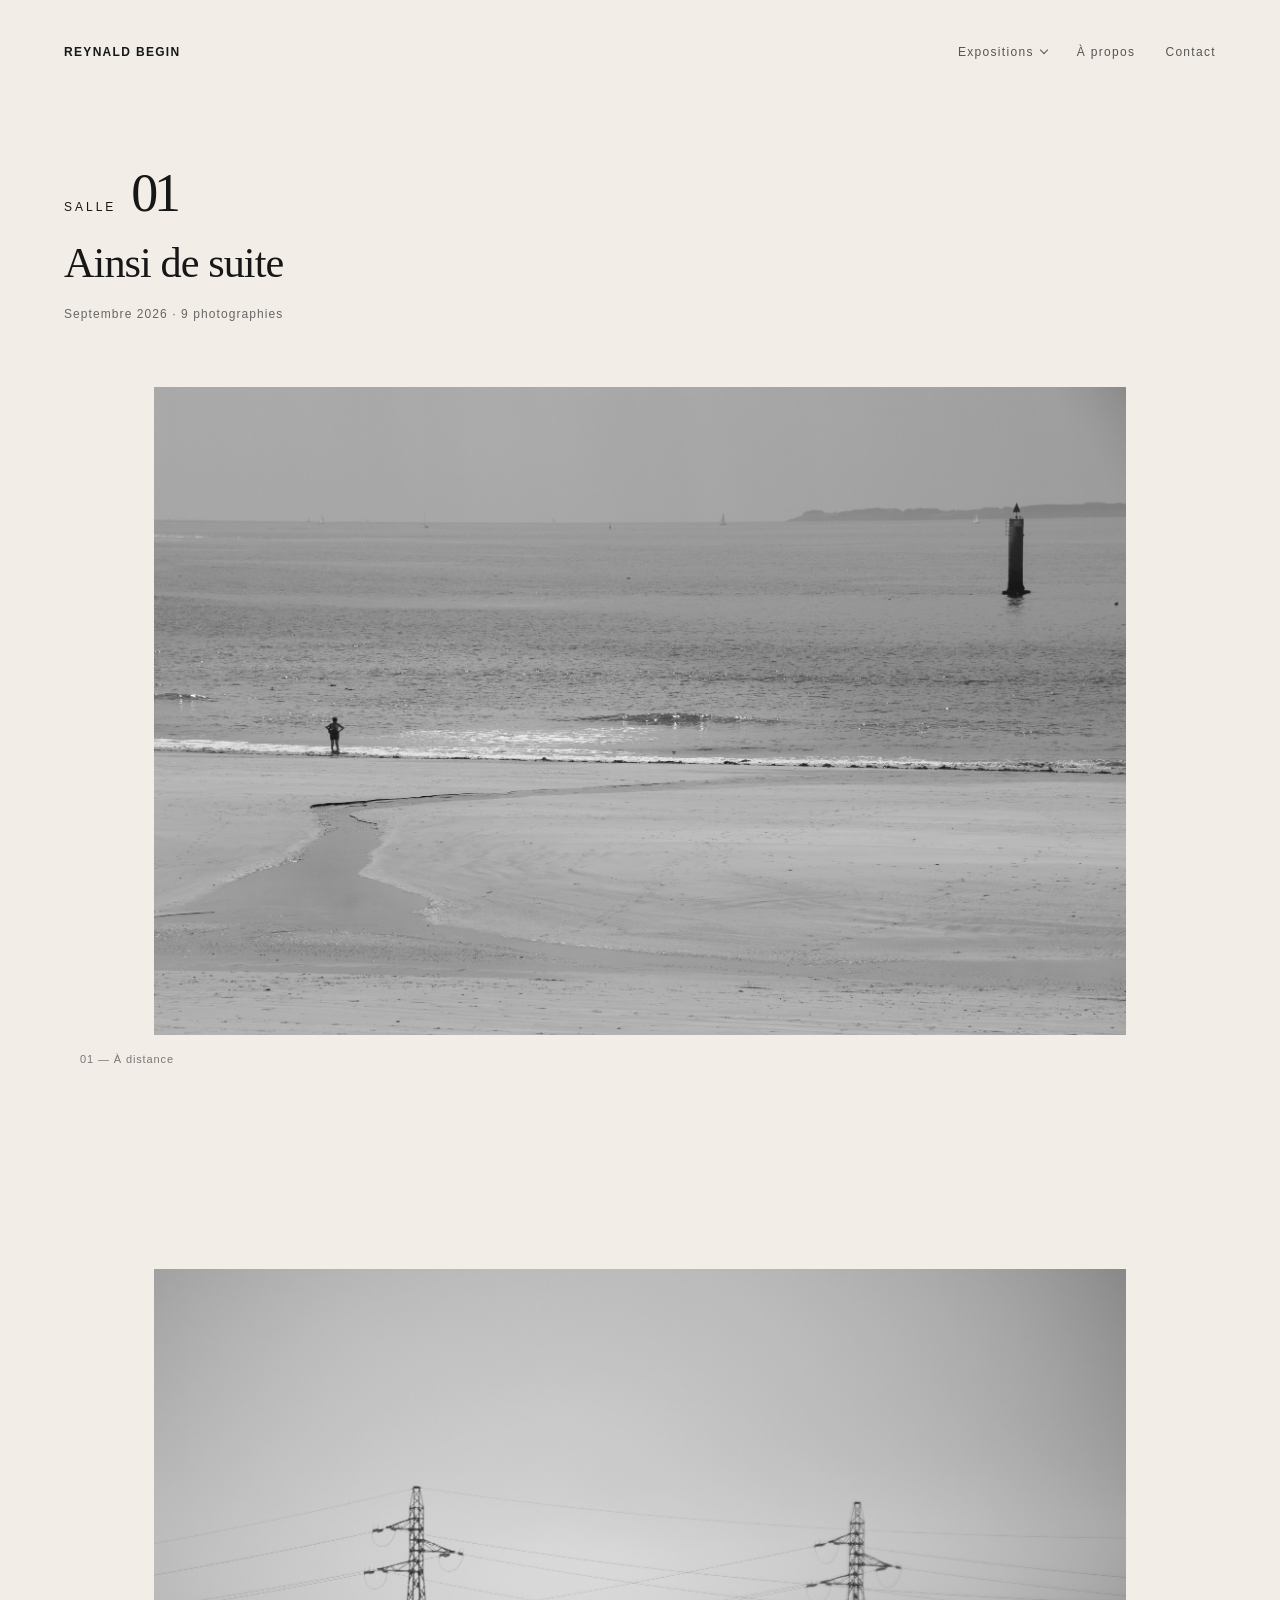
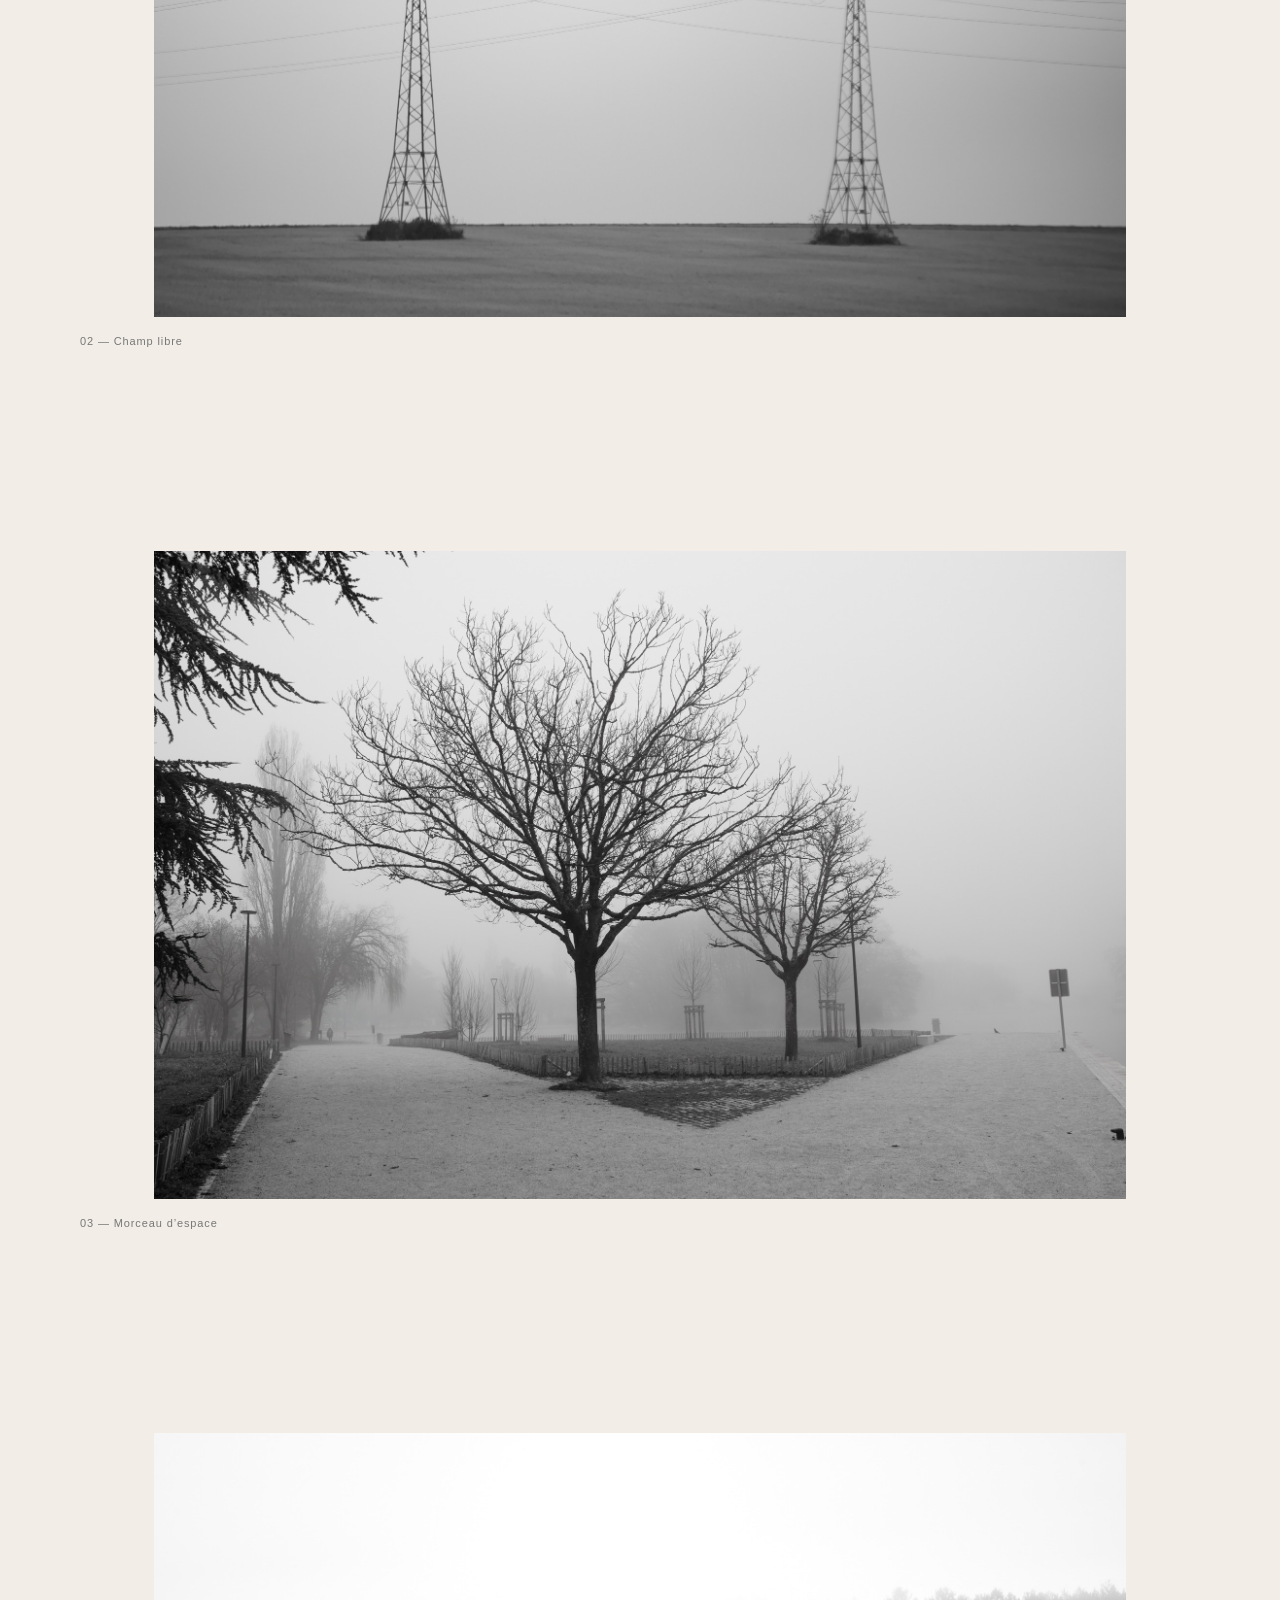
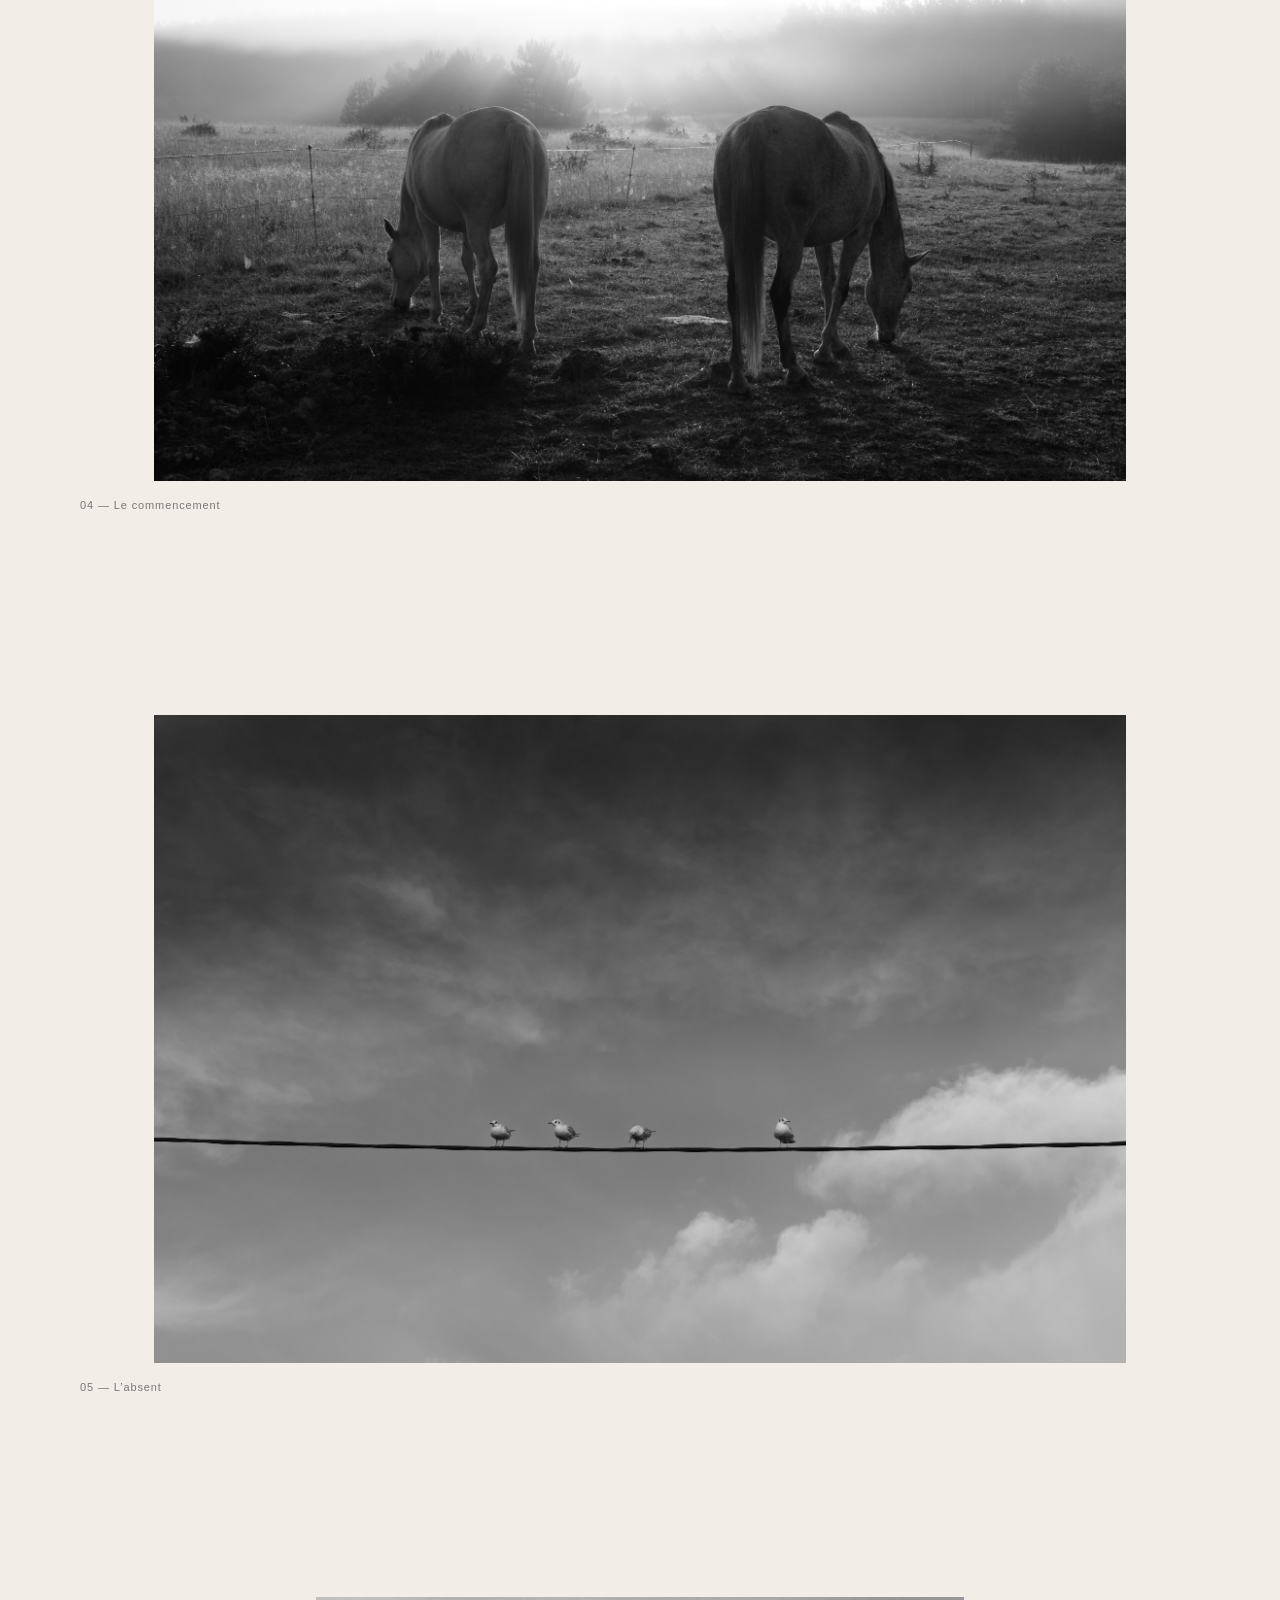
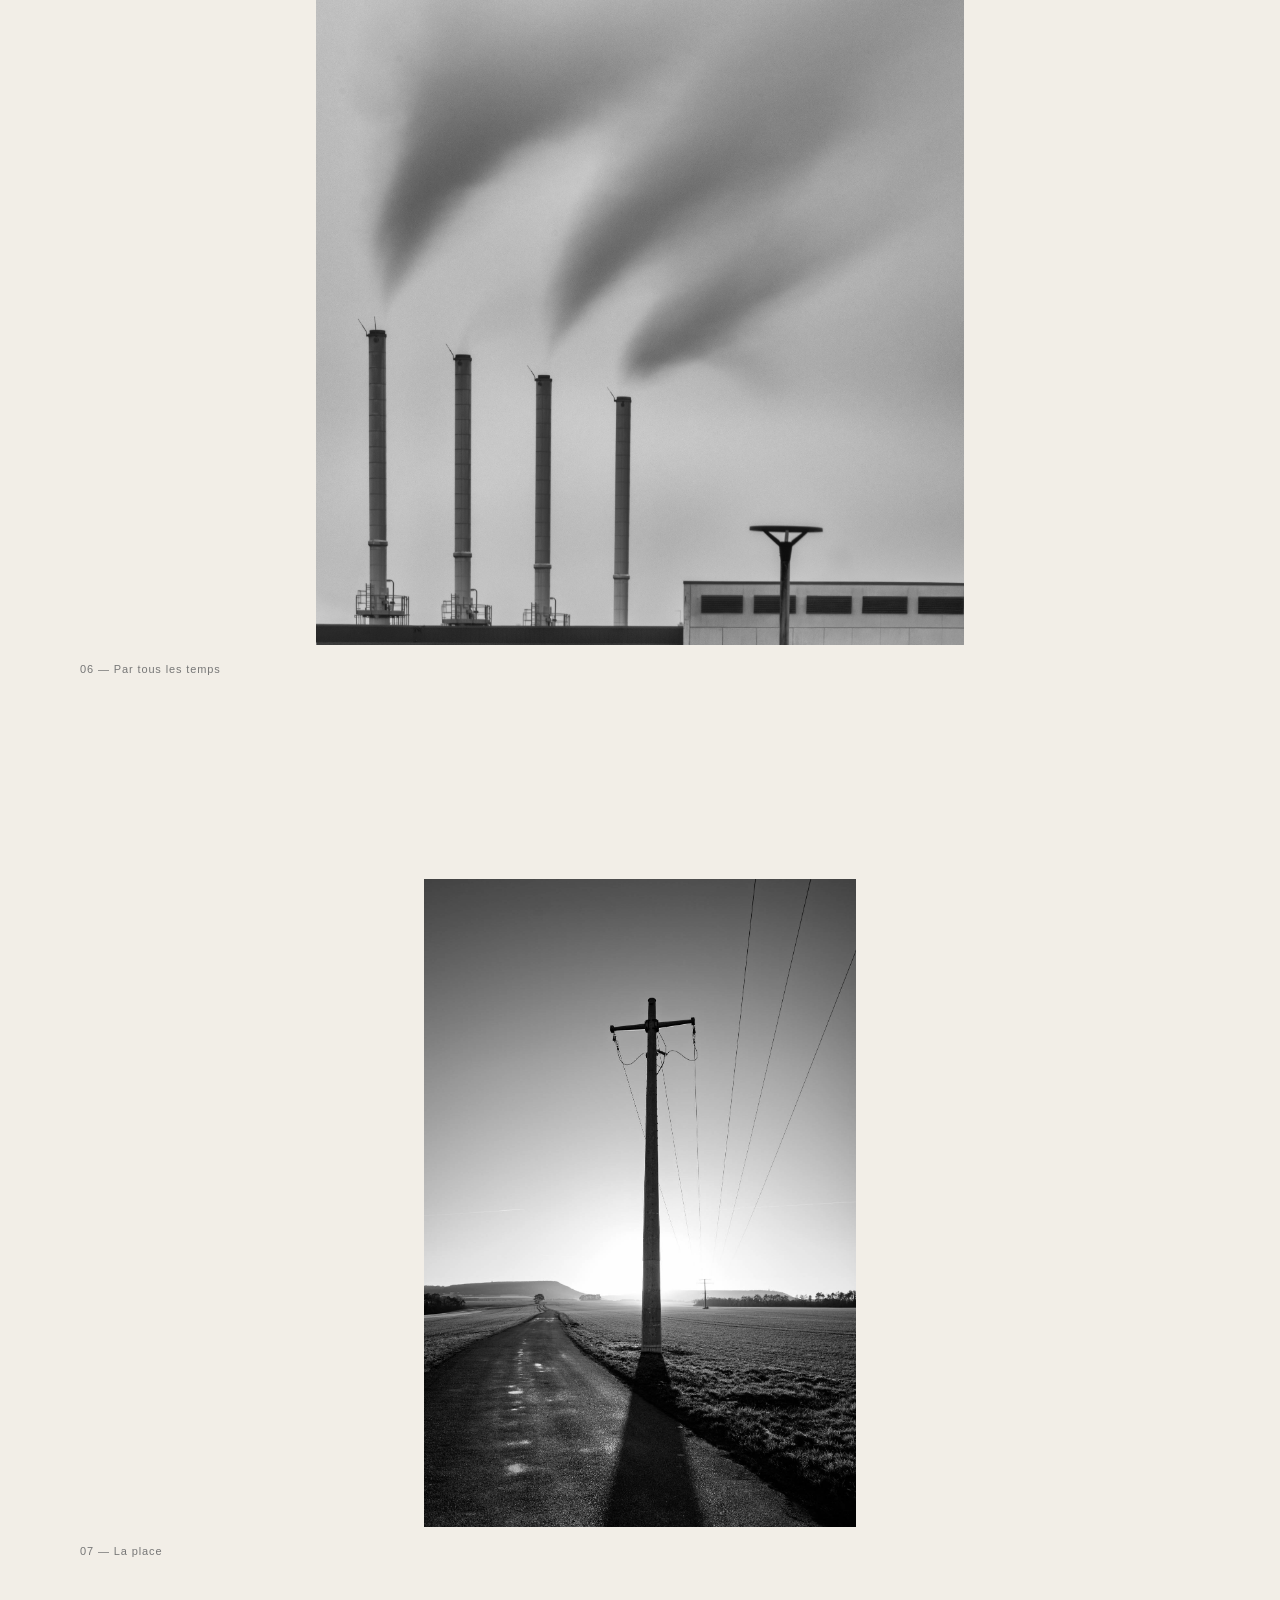
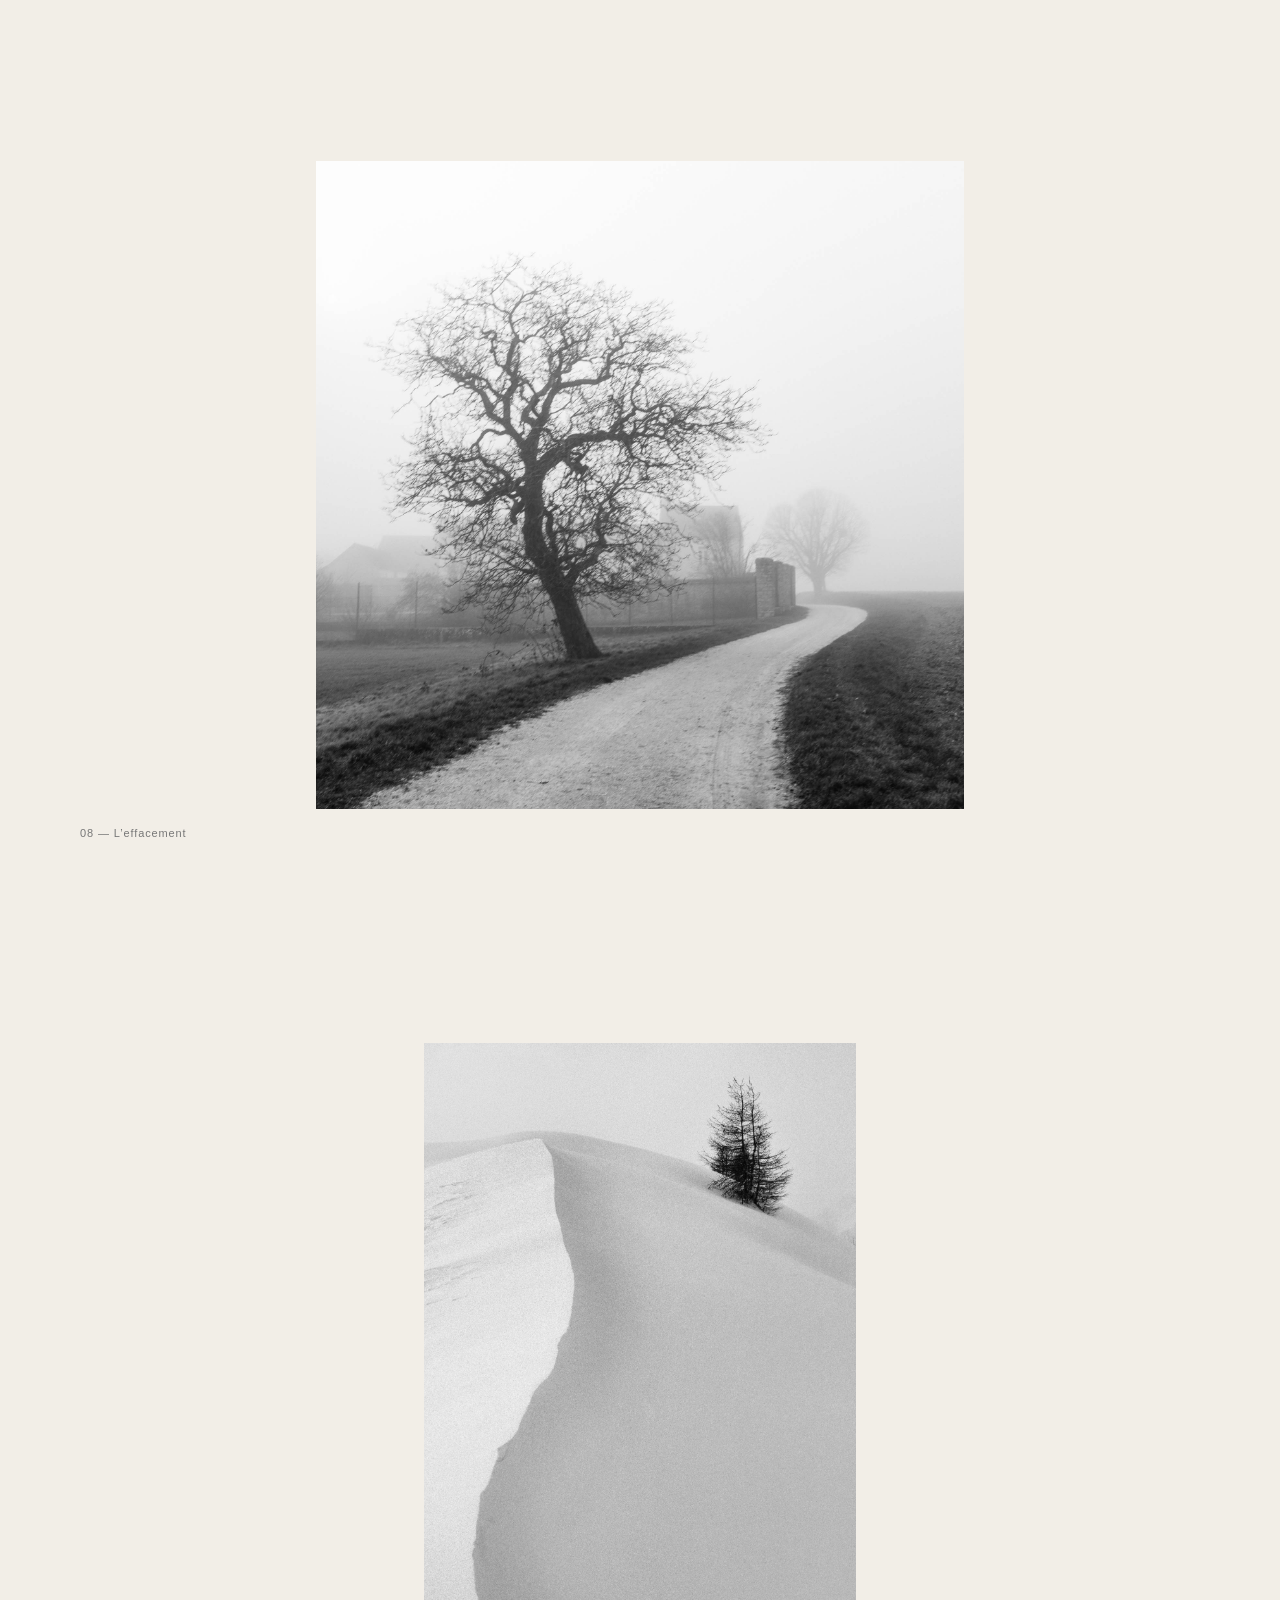
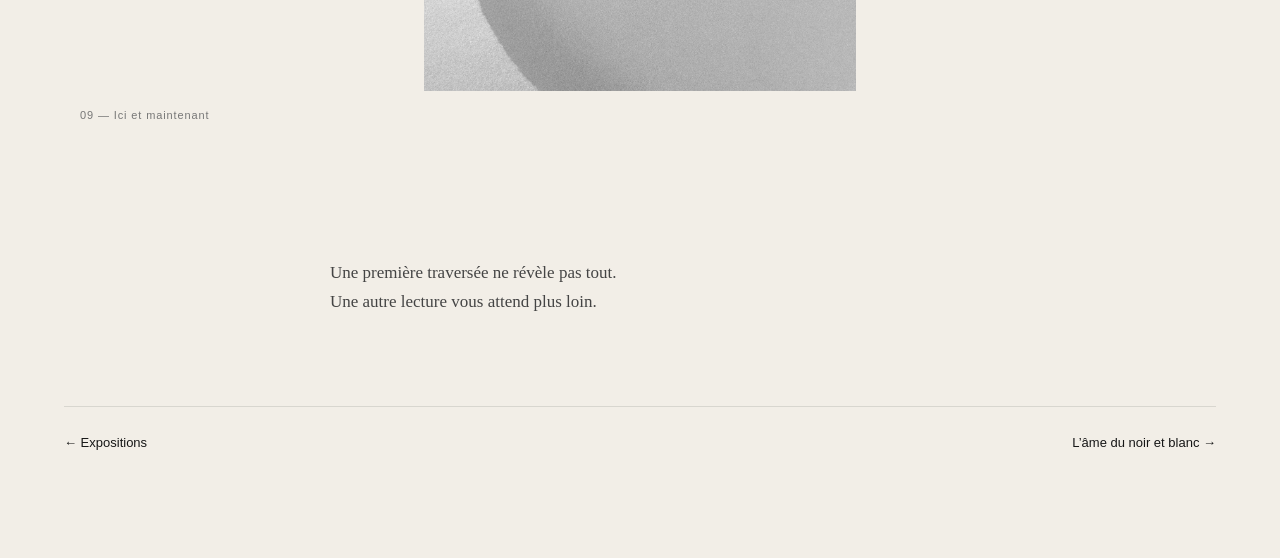
==== commit 74e0cee6: "Add files via upload" ====
--- a/ainsi-de-suite.html
+++ b/ainsi-de-suite.html
@@ -1,64 +1,64 @@
-<!doctype html>
+<!DOCTYPE html>
+
 <html lang="fr">
 <head>
-<meta charset="utf-8">
-<meta name="viewport" content="width=device-width,initial-scale=1">
+<meta charset="utf-8"/>
+<meta content="width=device-width,initial-scale=1" name="viewport"/>
 <title>Ainsi de suite — Reynald Begin</title>
-<link rel="stylesheet" href="assets/css/style.css">
-<script data-goatcounter="https://reynaldbegin.goatcounter.com/count"
-        async src="//gc.zgo.at/count.js"></script>
+<link href="assets/css/style.css" rel="stylesheet"/><link href="assets/css/expositions.css" rel="stylesheet"/>
+
 </head>
-<body class="serie-page">
+<body class="serie-page room-page room-01">
 <header class="site-header">
-  <a class="name" href="index.html">REYNALD BEGIN</a>
-  <nav><a href="index.html#intro">Séries</a><a href="index.html#apropos">À propos</a><a href="mailto:contact@reynald-begin.fr" data-contact-mail target="_blank" rel="noopener noreferrer">Contact</a></nav>
+<a class="name" href="index.html">REYNALD BEGIN</a>
+<nav><a href="expositions.html">Expositions</a><a href="index.html#apropos">À propos</a><a data-contact-mail="" href="mailto:contact@reynald-begin.fr" rel="noopener noreferrer" target="_blank">Contact</a></nav>
 </header>
 <main class="serie-main">
-  <header class="serie-title"><h1>Ainsi de suite</h1></header>
-  <section class="serie-sequence" aria-label="Ainsi de suite, neuf photographies">
-    <figure class="serie-photo">
-      <img src="assets/series/ainsi/01.jpg" alt="À distance">
-      <figcaption>01 — À distance</figcaption>
-    </figure>
-    <figure class="serie-photo">
-      <img src="assets/series/ainsi/02.jpg" alt="Champ libre">
-      <figcaption>02 — Champ libre</figcaption>
-    </figure>
-    <figure class="serie-photo">
-      <img src="assets/series/ainsi/03.jpg" alt="Morceau d’espace">
-      <figcaption>03 — Morceau d’espace</figcaption>
-    </figure>
-    <figure class="serie-photo">
-      <img src="assets/series/ainsi/04.jpg" alt="Le commencement">
-      <figcaption>04 — Le commencement</figcaption>
-    </figure>
-    <figure class="serie-photo">
-      <img src="assets/series/ainsi/05.jpg" alt="L’absent">
-      <figcaption>05 — L’absent</figcaption>
-    </figure>
-    <figure class="serie-photo">
-      <img src="assets/series/ainsi/06.jpg" alt="Par tous les temps">
-      <figcaption>06 — Par tous les temps</figcaption>
-    </figure>
-    <figure class="serie-photo">
-      <img src="assets/series/ainsi/07.jpg" alt="La place">
-      <figcaption>07 — La place</figcaption>
-    </figure>
-    <figure class="serie-photo">
-      <img src="assets/series/ainsi/08.jpg" alt="L’effacement">
-      <figcaption>08 — L’effacement</figcaption>
-    </figure>
-    <figure class="serie-photo">
-      <img src="assets/series/ainsi/09.jpg" alt="Ici et maintenant">
-      <figcaption>09 — Ici et maintenant</figcaption>
-    </figure>
-  </section>
-  <p class="serie-intro" style="margin:14vh auto 0">Une première traversée ne révèle pas tout.<br>Une autre lecture vous attend plus loin.</p>
-  <nav class="serie-end" aria-label="Navigation entre les séries" style="margin-top:10vh">
-    <a href="index.html#series">← Séries</a>
-    <a href="ame-du-noir-et-blanc.html">L’âme du noir et blanc →</a>
-  </nav>
+<header class="serie-title room-title"><p class="room-title-num">SALLE <strong>01</strong></p><h1>Ainsi de suite</h1><p class="room-title-meta">Septembre 2026 · 9 photographies</p></header>
+<section aria-label="Ainsi de suite, neuf photographies" class="serie-sequence">
+<figure class="serie-photo">
+<img alt="À distance" src="assets/series/ainsi/01.jpg"/>
+<figcaption>01 — À distance</figcaption>
+</figure>
+<figure class="serie-photo">
+<img alt="Champ libre" src="assets/series/ainsi/02.jpg"/>
+<figcaption>02 — Champ libre</figcaption>
+</figure>
+<figure class="serie-photo">
+<img alt="Morceau d’espace" src="assets/series/ainsi/03.jpg"/>
+<figcaption>03 — Morceau d’espace</figcaption>
+</figure>
+<figure class="serie-photo">
+<img alt="Le commencement" src="assets/series/ainsi/04.jpg"/>
+<figcaption>04 — Le commencement</figcaption>
+</figure>
+<figure class="serie-photo">
+<img alt="L’absent" src="assets/series/ainsi/05.jpg"/>
+<figcaption>05 — L’absent</figcaption>
+</figure>
+<figure class="serie-photo">
+<img alt="Par tous les temps" src="assets/series/ainsi/06.jpg"/>
+<figcaption>06 — Par tous les temps</figcaption>
+</figure>
+<figure class="serie-photo">
+<img alt="La place" src="assets/series/ainsi/07.jpg"/>
+<figcaption>07 — La place</figcaption>
+</figure>
+<figure class="serie-photo">
+<img alt="L’effacement" src="assets/series/ainsi/08.jpg"/>
+<figcaption>08 — L’effacement</figcaption>
+</figure>
+<figure class="serie-photo">
+<img alt="Ici et maintenant" src="assets/series/ainsi/09.jpg"/>
+<figcaption>09 — Ici et maintenant</figcaption>
+</figure>
+</section>
+<p class="serie-intro" style="margin:14vh auto 0">Une première traversée ne révèle pas tout.<br/>Une autre lecture vous attend plus loin.</p>
+<nav aria-label="Navigation entre les séries" class="serie-end" style="margin-top:10vh">
+<a href="expositions.html">← Expositions</a>
+<a href="ame-du-noir-et-blanc.html">L’âme du noir et blanc →</a>
+</nav>
 </main>
-  <script src="assets/js/site.js" defer></script>
+<script defer="" src="assets/js/site.js"></script>
 </body>
 </html>
--- a/assets/css/expositions.css
+++ b/assets/css/expositions.css
@@ -0,0 +1,201 @@
+/* Entrée des expositions — version locale corrigée */
+:root{
+  --room-01:#f2eee7;
+  --room-02:#e7e7e4;
+  --room-03:#e1e8eb;
+}
+
+.expositions-page .exhibitions-main{width:min(1360px,94vw);max-width:100%;margin:0 auto;padding:0 0 2vh}
+
+.exhibitions-welcome{
+  min-height:auto;
+  display:grid;
+  place-items:center;
+  padding:44px 0 24px;
+}
+.welcome-inner{width:min(760px,100%);text-align:center;margin:auto}
+.welcome-visit{
+  max-width:660px;
+  margin:0 auto;
+  color:#2b2b2b;
+  font-family:Georgia,'Times New Roman',serif;
+  font-size:clamp(17px,1.5vw,22px);
+  line-height:1.42;
+}
+.welcome-visit p{margin:0 0 5px}
+.welcome-visit p:last-child{margin-top:6px}
+
+.rooms-overview{padding:10px 0 16px}
+.rooms-grid{
+  display:grid;
+  grid-template-columns:repeat(3,minmax(0,1fr));
+  gap:20px;
+  align-items:stretch;
+}
+.room-card{
+  min-width:0;
+  padding:24px 20px 22px;
+  display:flex;
+  flex-direction:column;
+  align-items:center;
+  text-align:center;
+}
+.room-card.room-01{background:var(--room-01)}
+.room-card.room-02{background:var(--room-02)}
+.room-card.room-03{background:var(--room-03)}
+.room-label{display:flex;flex-direction:column;align-items:center;margin:0 0 28px;gap:2px}
+.room-label span{font-size:12px;letter-spacing:.32em;font-weight:400}
+.room-label strong{font-family:Georgia,'Times New Roman',serif;font-size:clamp(64px,5.7vw,84px);font-weight:400;line-height:.95;letter-spacing:-.06em}
+.room-card-photo{
+  display:flex;
+  align-items:center;
+  justify-content:center;
+  width:100%;
+  aspect-ratio:1.33/1;
+  margin:0 0 16px;
+  padding:9px;
+  background:#f9f9f7;
+  border:1px solid rgba(0,0,0,.08);
+  box-shadow:0 2px 10px rgba(0,0,0,.12);
+}
+.room-card-photo img{display:block;width:100%;height:100%;object-fit:contain;transition:opacity .25s ease}
+.room-card-photo:hover img{opacity:.86}
+.room-card h2{
+  font-family:Georgia,'Times New Roman',serif;
+  font-size:clamp(24px,2.2vw,32px);
+  font-weight:400;
+  line-height:1.12;
+  letter-spacing:-.02em;
+  margin:0 0 8px;
+}
+.room-card-meta{
+  margin:0 0 16px;
+  font-size:11px;
+  line-height:1.55;
+  color:#5b5b59;
+  letter-spacing:.055em;
+}
+.meta-separator{margin:0 9px}
+.room-button{
+  margin-top:auto;
+  display:inline-flex;
+  align-items:center;
+  justify-content:center;
+  gap:18px;
+  min-width:120px;
+  padding:12px 20px;
+  background:#1d1d1d;
+  color:#fff;
+  font-family:Georgia,'Times New Roman',serif;
+  font-size:16px;
+  line-height:1;
+  transition:transform .18s ease,opacity .18s ease;
+}
+.room-button:hover{opacity:.92;transform:translateY(-1px)}
+.exhibitions-bottom{width:min(1360px,94vw);margin:0 auto;padding:28px 0 70px;font-size:13px}
+.exhibitions-bottom a{border-bottom:1px solid #777;padding-bottom:5px}
+
+/* Dans chaque salle : mêmes textes et œuvres que la sauvegarde.
+   Seule la plaque d'identification de salle et la tonalité de fond changent. */
+.room-page.room-01{--paper:#f2eee7;background:var(--room-01)}
+.room-page.room-02{--paper:#e7e7e4;background:var(--room-02)}
+.room-page.room-03{--paper:#e1e8eb;background:var(--room-03)}
+.room-page.room-01 .site-header{background:rgba(242,238,231,.95)}
+.room-page.room-02 .site-header{background:rgba(231,231,228,.95)}
+.room-page.room-03 .site-header{background:rgba(225,232,235,.95)}
+.serie-title.room-title{display:flex; flex-direction:column;justify-content:center; align-items:flex-start;min-height:260px!important;padding:62px 0 54px!important}
+.room-title-num{display:flex;align-items:baseline;gap:15px;letter-spacing:.25em;font-size:12px;margin:0 0 18px}
+.room-title-num strong{font-family:Georgia,'Times New Roman',serif;font-weight:400;font-size:54px;letter-spacing:-.08em;line-height:1}
+.serie-title.room-title h1{font-family:Georgia,'Times New Roman',serif;letter-spacing:-.022em;font-size:clamp(30px,3.3vw,52px);line-height:1.2;margin:0}
+.room-title-meta{color:#666;margin:18px 0 0;font-size:12px;letter-spacing:.09em}
+
+.room-page.room-02 .serie-sequence .serie-photo:has(.book-text){
+  display:grid; grid-template-columns:minmax(0,1.8fr) minmax(240px,.78fr);
+  gap:clamp(30px,5vw,80px); align-items:center; justify-content:center;
+  min-height:80vh;
+}
+.room-page.room-02 .serie-sequence .serie-photo:has(.book-text) img{
+  max-width:100%;max-height:72vh;width:auto;height:auto;justify-self:center;
+}
+.room-page.room-02 .serie-sequence .book-text{
+  width:100%!important;max-width:380px;margin:0!important;align-self:center;
+  background:rgba(255,255,255,.48);border-left:1px solid rgba(70,70,70,.2);
+  padding:clamp(24px,3.3vw,45px) clamp(22px,2.6vw,38px);
+  font-family:Georgia,'Times New Roman',serif;font-size:clamp(14px,1.17vw,17px)!important;
+  line-height:1.73!important;color:#393939!important;
+}
+.room-page.room-02 .sequence-title{margin-bottom:-8vh}
+
+@media(max-width:980px){
+  .rooms-grid{grid-template-columns:1fr;gap:18px}
+  .room-card{padding:30px 20px 26px}
+  .room-card-photo{max-width:520px;align-self:center}
+}
+/* Les poèmes accompagnent les images à droite sur grand écran ;
+   sur une tablette étroite ou un téléphone, ils passent sous la photographie
+   pour préserver la largeur et la lisibilité de celle-ci. */
+@media(max-width:950px){
+  .room-page.room-02 .serie-sequence .serie-photo:has(.book-text){
+    display:flex; flex-direction:column; align-items:center; gap:24px;
+    min-height:0; width:100%;
+  }
+  .room-page.room-02 .serie-sequence .serie-photo:has(.book-text) img{
+    display:block; width:auto; height:auto; max-width:100%; max-height:72svh;
+    object-fit:contain;
+  }
+  .room-page.room-02 .serie-sequence .book-text{
+    width:min(100%,680px)!important; max-width:680px!important;
+    margin:0!important; align-self:center;
+  }
+}
+@media(max-width:700px){
+  .exhibitions-main{width:88vw}
+  .exhibitions-welcome{padding:38px 0 18px}
+  .welcome-visit{font-size:16px;line-height:1.58}
+  .rooms-overview{padding-top:18px}
+  .room-label{margin-bottom:20px}
+  .room-label strong{font-size:72px}
+  .room-card h2{font-size:28px}
+  .room-card-photo{aspect-ratio:1.35/1}
+  .room-page.room-02 .serie-sequence .serie-photo:has(.book-text){display:flex;flex-direction:column;gap:20px;min-height:0}
+  .room-page.room-02 .serie-sequence .serie-photo:has(.book-text) img{max-width:100%;max-height:68vh}
+  .room-page.room-02 .serie-sequence .book-text{width:min(100%,520px)!important;max-width:none;margin:0!important;padding:23px 27px}
+}
+@media(prefers-reduced-motion:reduce){.room-card-photo img,.room-button{transition:none}}
+
+.wall-text-panel{
+  width:min(760px,92vw);
+  min-height:66vh;
+  margin:0 auto;
+  padding:clamp(34px,5vw,64px);
+  background:rgba(255,255,255,.34);
+  border-left:1px solid rgba(0,0,0,.18);
+  display:flex;
+  align-items:center;
+}
+.wall-text-panel .wall-text-inner{
+  max-width:560px;
+  margin:0 auto;
+  font-family:Georgia,"Times New Roman",serif;
+  color:#303030;
+}
+.wall-text-panel h3{
+  margin:0 0 28px;
+  font-size:clamp(23px,2.2vw,33px);
+  font-weight:400;
+  line-height:1.22;
+  letter-spacing:-.02em;
+}
+.wall-text-panel p{
+  margin:0 0 15px;
+  font-size:clamp(16px,1.24vw,19px);
+  line-height:1.78;
+}
+.wall-text-panel p:last-child{margin-bottom:0}
+.wall-text-panel.wall-poem .wall-text-inner{max-width:440px}
+.wall-text-panel.wall-poem p{white-space:normal}
+@media(max-width:700px){
+  .wall-text-panel{width:100%;min-height:auto;padding:28px 24px}
+  .wall-text-panel h3{margin-bottom:18px;font-size:25px}
+  .wall-text-panel p{font-size:16px;line-height:1.68}
+}
